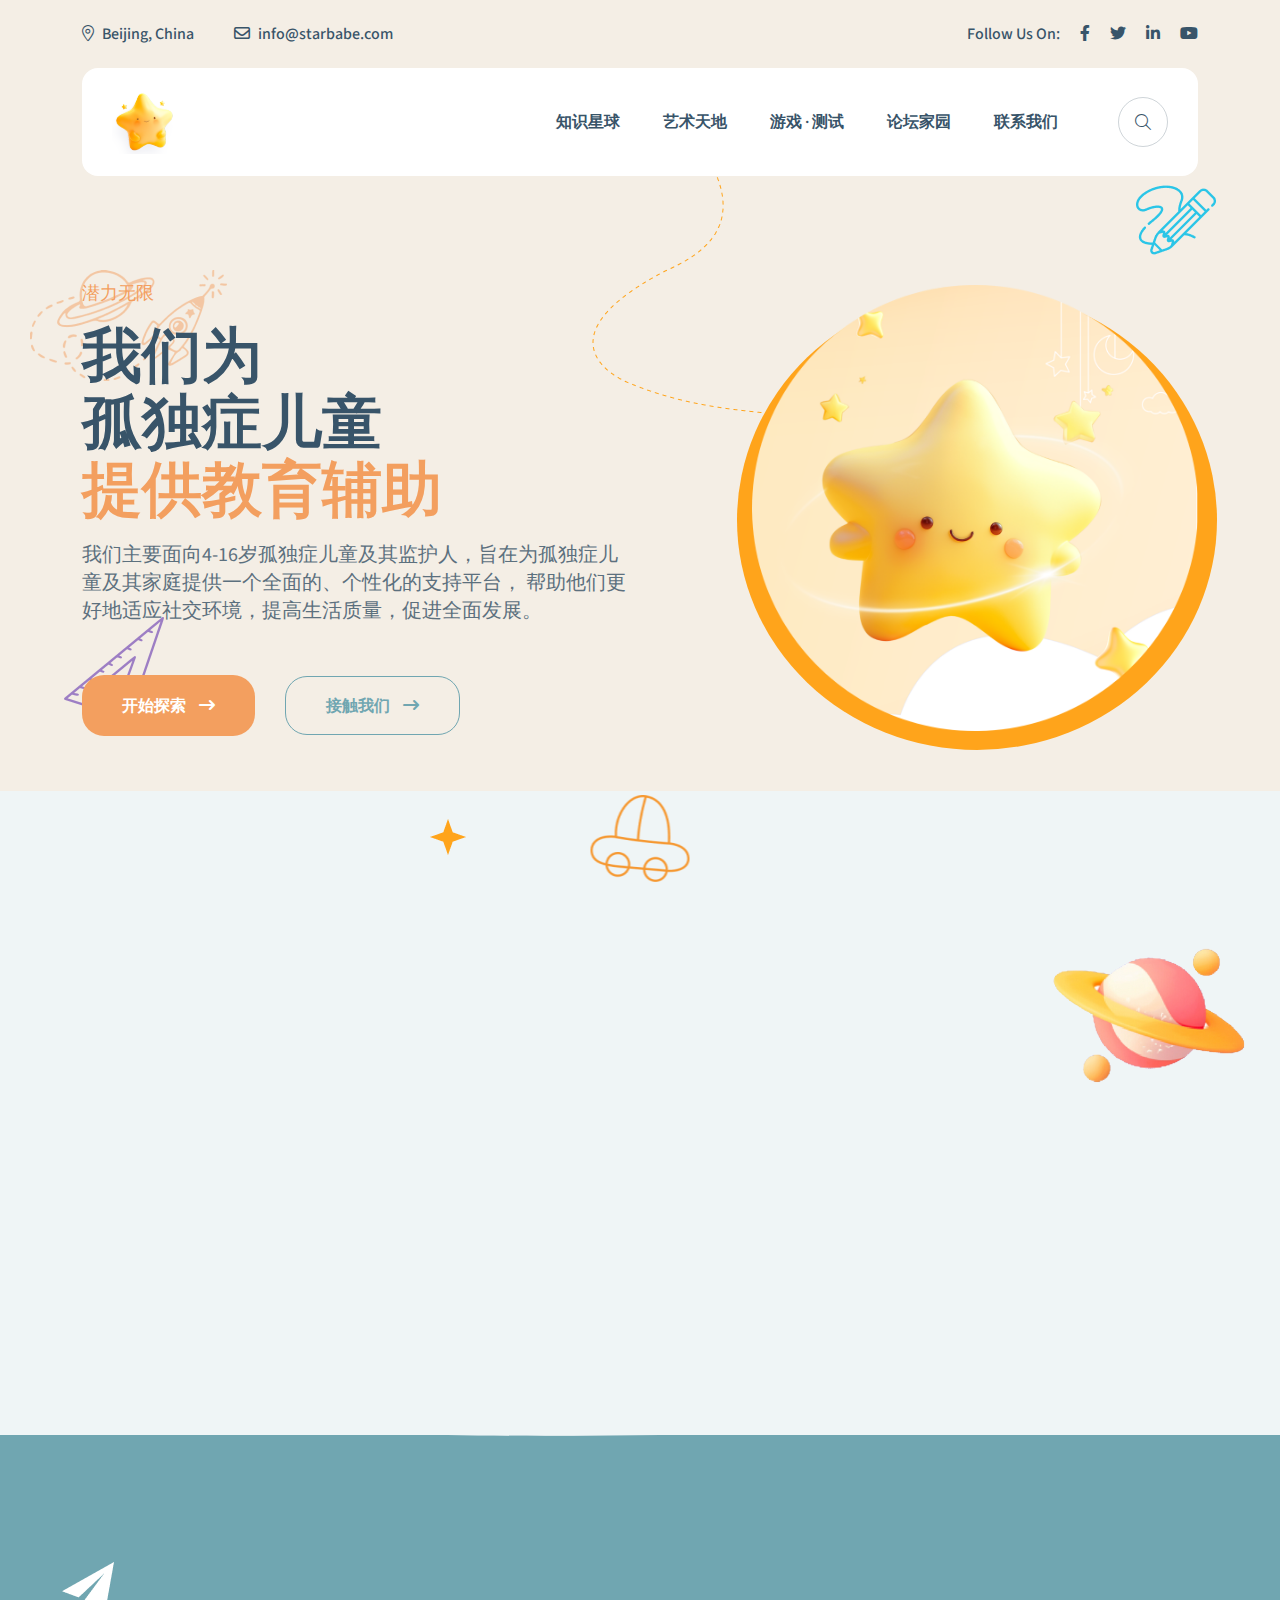
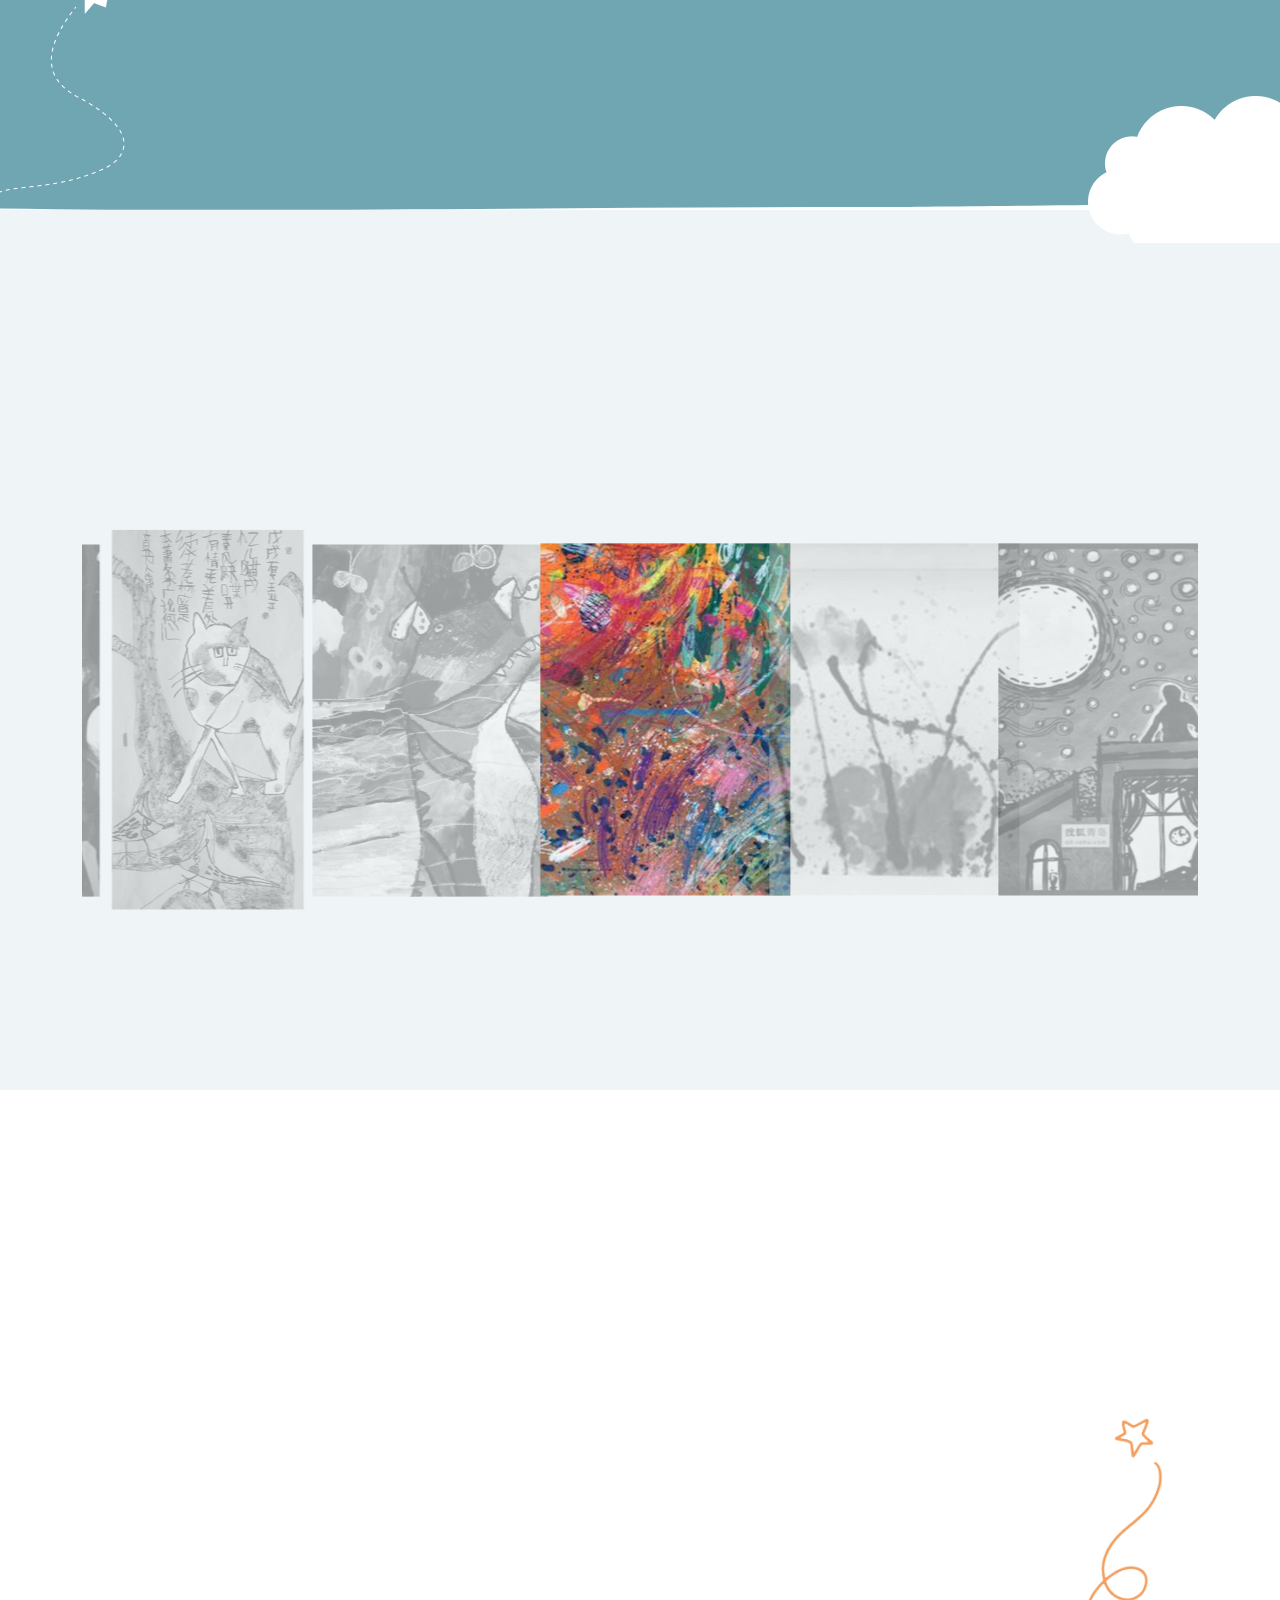
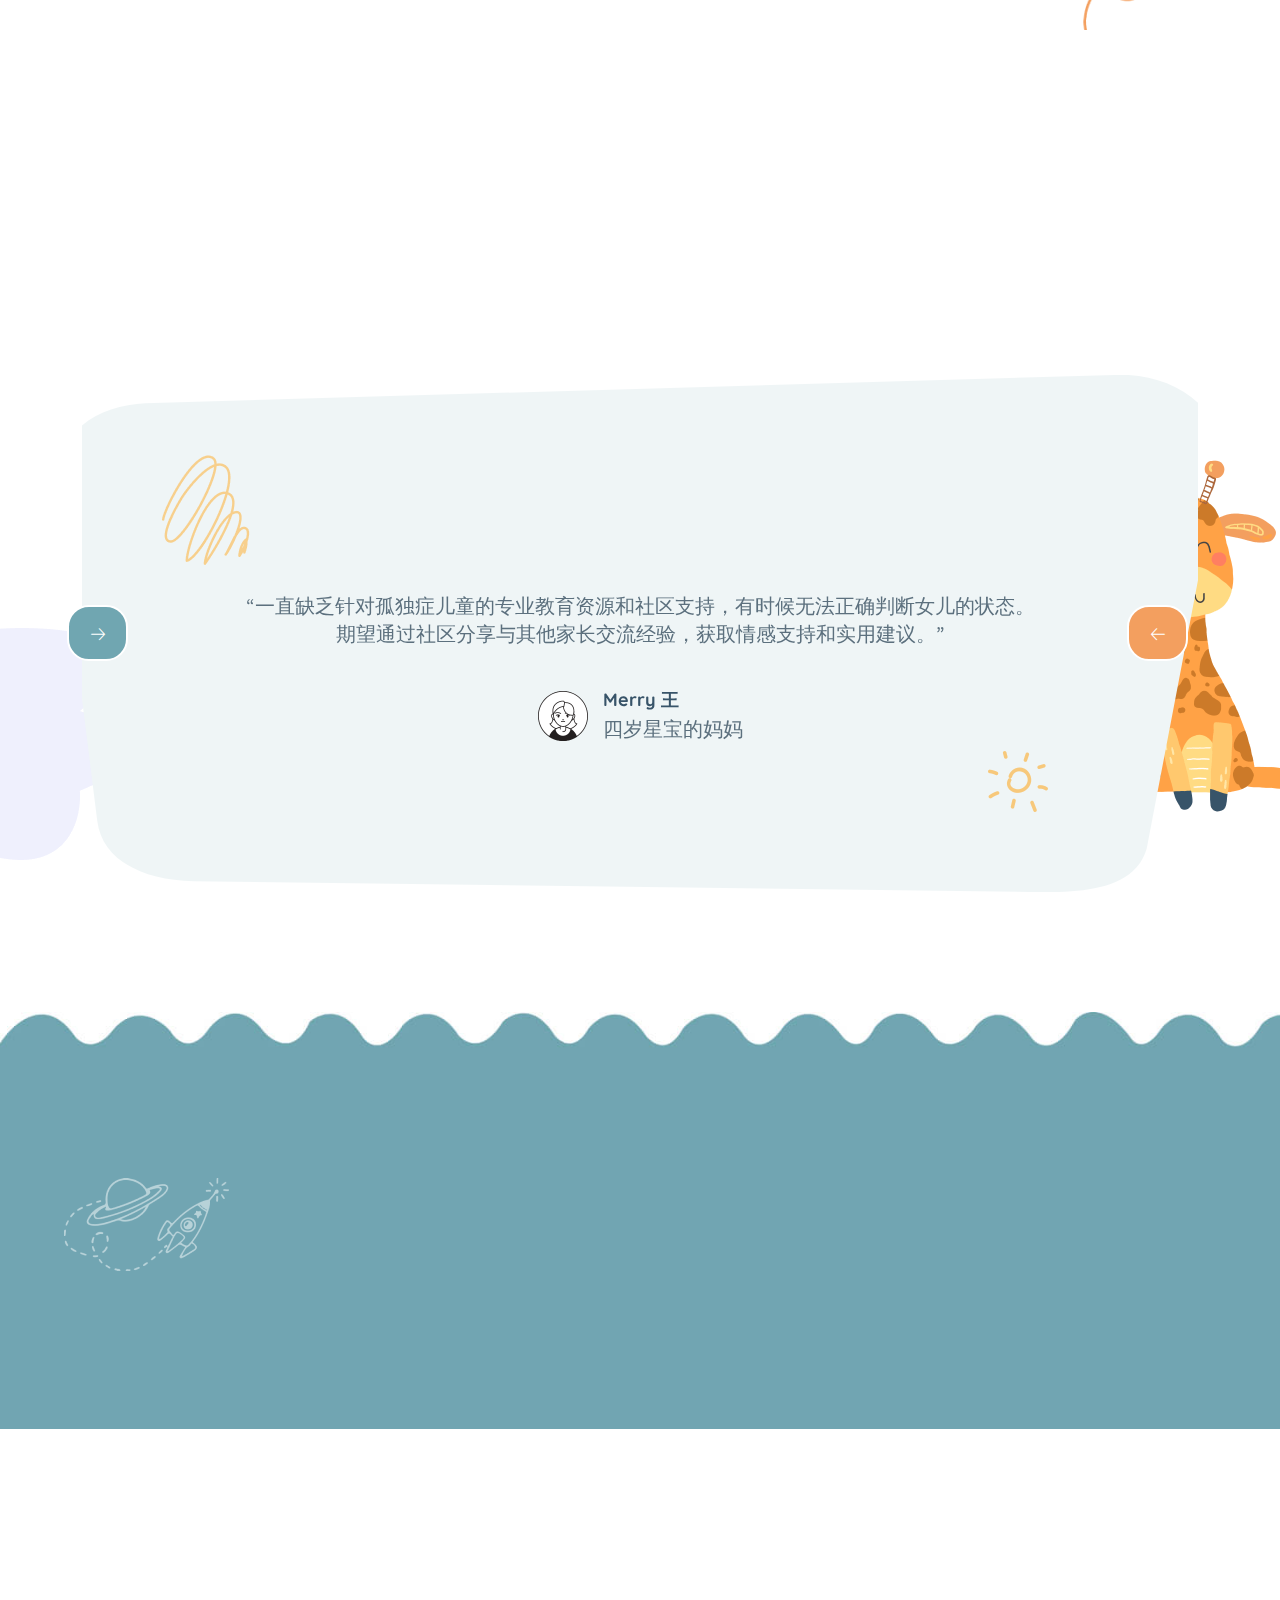
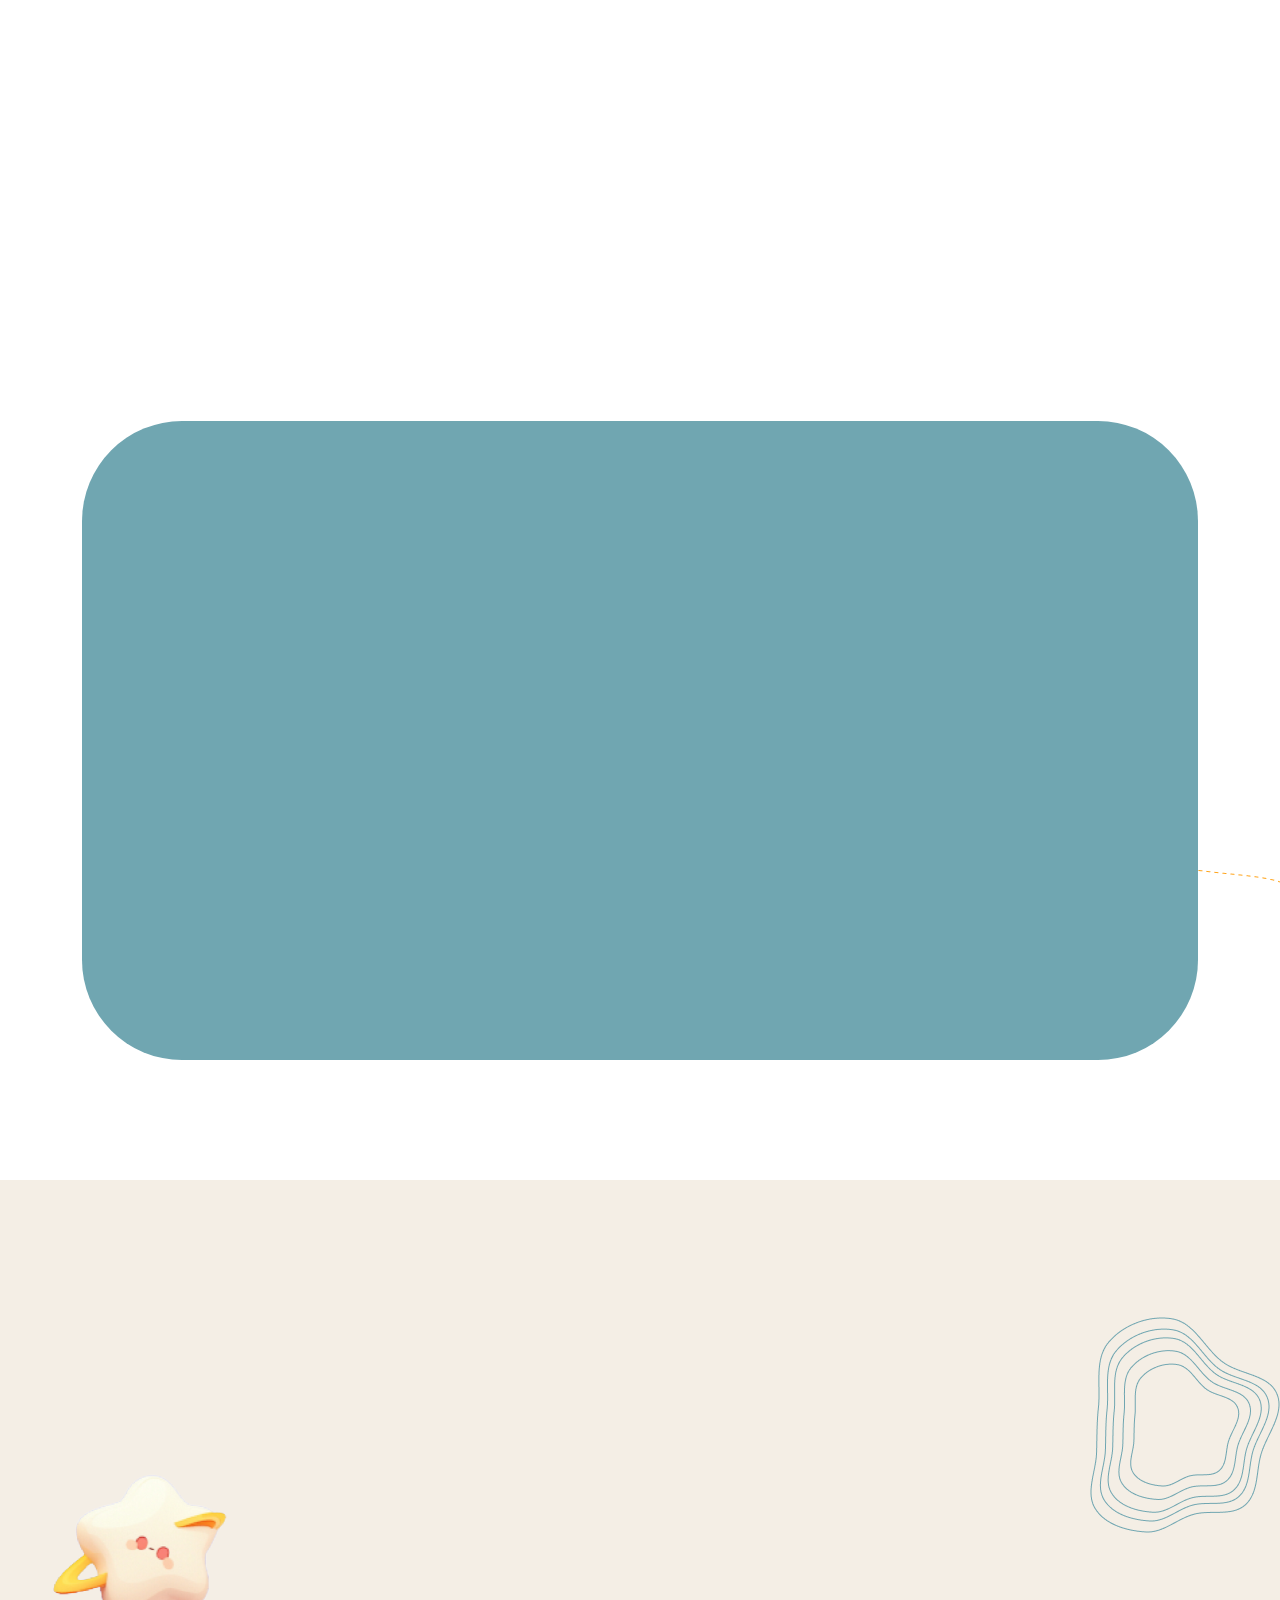
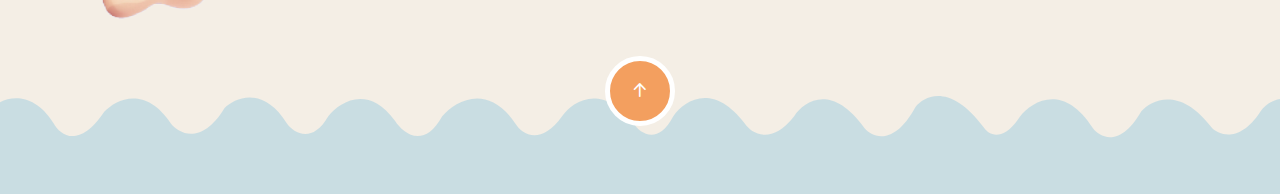
==== StarBabe/index.html @ 1f041151 "Update index.html" ====
<!DOCTYPE html>
<html lang="en">
    <!--<< Header Area >>-->
    <head>
        <!-- Google tag (gtag.js) -->
        <script async src="https://www.googletagmanager.com/gtag/js?id=G-SKQE284X10"></script>
        <script>
          window.dataLayer = window.dataLayer || [];
          function gtag(){dataLayer.push(arguments);}
          gtag('js', new Date());
        
          gtag('config', 'G-SKQE284X10');
        </script>
        <!-- ========== Meta Tags ========== -->
        <meta charset="UTF-8">
        <meta http-equiv="X-UA-Compatible" content="IE=edge">
        <meta name="viewport" content="width=device-width, initial-scale=1">
        <meta name="author" content="gramentheme">
        <meta name="description" content="StarBabe - Empowering children with autism">
        <!-- ======== Page title ============ -->
        <title>StarBabe - Empowering children with autism</title>
        <!--<< Favcion >>-->
        <link rel="shortcut icon" href="assets/img/star.png">
        <!--<< Bootstrap min.css >>-->
        <link rel="stylesheet" href="assets/css/bootstrap.min.css">
        <!--<< All Min Css >>-->
        <link rel="stylesheet" href="assets/css/all.min.css">
        <!--<< Animate.css >>-->
        <link rel="stylesheet" href="assets/css/animate.css">
        <!--<< Magnific Popup.css >>-->
        <link rel="stylesheet" href="assets/css/magnific-popup.css">
        <!--<< MeanMenu.css >>-->
        <link rel="stylesheet" href="assets/css/meanmenu.css">
        <!--<< Swiper Bundle.css >>-->
        <link rel="stylesheet" href="assets/css/swiper-bundle.min.css">
        <!--<< Nice Select.css >>-->
        <link rel="stylesheet" href="assets/css/nice-select.css">
        <!--<< Main.css >>-->
        <link rel="stylesheet" href="assets/css/main.css">
        <meta charset="utf-8" />
        <script src="echarts.min.js"></script>
    </head>
    <body>

        <!-- Preloader Start -->
        <div id="preloader" class="preloader">
            <div class="animation-preloader">
                <div class="spinner">
                </div>
                <div class="txt-loading">
                  <span data-text-preloader="S" class="letters-loading">
                      S
                  </span>
                  <span data-text-preloader="t" class="letters-loading">
                      t
                  </span>
                  <span data-text-preloader="a" class="letters-loading">
                      a
                  </span>
                  <span data-text-preloader="r" class="letters-loading">
                      r
                  </span>
                  <span data-text-preloader="B" class="letters-loading">
                      B
                  </span>
                  <span data-text-preloader="a" class="letters-loading">
                      a
                  </span>
                  <span data-text-preloader="b" class="letters-loading">
                      b
                  </span>
                  <span data-text-preloader="e" class="letters-loading">
                      e
                  </span>
                </div>
                <p class="text-center">Loading</p>
            </div>
            <div class="loader">
                <div class="row">
                    <div class="col-3 loader-section section-left">
                        <div class="bg"></div>
                    </div>
                    <div class="col-3 loader-section section-left">
                        <div class="bg"></div>
                    </div>
                    <div class="col-3 loader-section section-right">
                        <div class="bg"></div>
                    </div>
                    <div class="col-3 loader-section section-right">
                        <div class="bg"></div>
                    </div>
                </div>
            </div>
        </div>

        <!-- Offcanvas Area Start -->
        <div class="fix-area">
            <div class="offcanvas__info">
                <div class="offcanvas__wrapper">
                    <div class="offcanvas__content">
                        <div class="offcanvas__top mb-5 d-flex justify-content-between align-items-center">
                            <div class="offcanvas__logo">
                                <a href="index.html">
                                    <h3 class="wow fadeInUp">星宝 StarBabe</h3>
                                </a>
                            </div>
                            <div class="offcanvas__close">
                                <button>
                                <i class="fas fa-times"></i>
                                </button>
                            </div>
                        </div>
                        <p class="text d-none d-xl-block">
                            Nullam dignissim, ante scelerisque the  is euismod fermentum odio sem semper the is erat, a feugiat leo urna eget eros. Duis Aenean a imperdiet risus.
                        </p>
                        <div class="mobile-menu fix mb-3"></div>
                        <div class="offcanvas__contact">
                            <h4>Contact Info</h4>
                            <ul>
                                <li class="d-flex align-items-center">
                                    <div class="offcanvas__contact-icon">
                                        <i class="fal fa-map-marker-alt"></i>
                                    </div>
                                    <div class="offcanvas__contact-text">
                                        <a target="_blank" href="#">Beijing, China</a>
                                    </div>
                                </li>
                                <li class="d-flex align-items-center">
                                    <div class="offcanvas__contact-icon mr-15">
                                        <i class="fal fa-envelope"></i>
                                    </div>
                                    <div class="offcanvas__contact-text">
                                        <a href="mailto:info@starbabe.com"><span class="mailto:info@starbabe.com">info@starbabe.com</span></a>
                                    </div>
                                </li>
                                <li class="d-flex align-items-center">
                                    <div class="offcanvas__contact-icon mr-15">
                                        <i class="fal fa-clock"></i>
                                    </div>
                                    <div class="offcanvas__contact-text">
                                        <a target="_blank" href="#">Mod-friday, 09am -05pm</a>
                                    </div>
                                </li>
                                <li class="d-flex align-items-center">
                                    <div class="offcanvas__contact-icon mr-15">
                                        <i class="far fa-phone"></i>
                                    </div>
                                    <div class="offcanvas__contact-text">
                                        <a href="tel:+11011011011">+11011011011</a>
                                    </div>
                                </li>
                            </ul>
                            <div class="header-button mt-4">
                                <a href="contact.html" class="theme-btn text-center">
                                    <span>接触我们<i class="fa-solid fa-arrow-right-long"></i></span>
                                </a>
                            </div>
                            <div class="social-icon d-flex align-items-center">
                                <a href="#"><i class="fab fa-facebook-f"></i></a>
                                <a href="#"><i class="fab fa-twitter"></i></a>
                                <a href="#"><i class="fab fa-youtube"></i></a>
                                <a href="#"><i class="fab fa-linkedin-in"></i></a>
                            </div>
                        </div>
                    </div>
                </div>
            </div>
        </div>
        <div class="offcanvas__overlay"></div>

        <!-- Header Section Start -->
        <header class="header-section">
            <div class="header-top-section">
                <div class="container">
                    <div class="header-top-wrapper">
                        <ul class="contact-list">
                            <li>
                                <i class="fal fa-map-marker-alt"></i>
                                Beijing, China
                            </li>
                            <li>
                                <i class="far fa-envelope"></i>
                                <a href="mailto:info@starbabe.com" class="link">info@starbabe.com</a>
                            </li>
                        </ul>
                        <div class="social-icon d-flex align-items-center">
                            <span>Follow Us On:</span>
                            <a href="#"><i class="fab fa-facebook-f"></i></a>
                            <a href="#"><i class="fab fa-twitter"></i></a>
                            <a href="#"><i class="fa-brands fa-linkedin-in"></i></a>
                            <a href="#"><i class="fa-brands fa-youtube"></i></a>
                        </div>
                    </div>
                </div>
            </div>
            <div id="header-sticky" class="header-2">
                <div class="container">
                    <div class="mega-menu-wrapper">
                        <div class="header-main style-2">
                            <div class="header-left">
                                <div class="logo">
                                    <a href="index.html" class="header-logo">
                                        <img src="assets/img/star.png" alt="logo-img">
                                    </a>
                                </div>
                            </div>
                            <div class="header-right d-flex justify-content-end align-items-center">
                                <div class="mean__menu-wrapper">
                                    <div class="main-menu">
                                        <nav id="mobile-menu">
                                            <ul>
                                                <li>
                                                    <a href="#data-article">知识星球</a>
                                                </li>
                                                <li class="has-dropdown">
                                                    <a href="#works">艺术天地</a>
                                                </li>
                                                <li>
                                                    <a href="#play-test">游戏 · 测试</a>
                                                </li>
                                                <li>
                                                    <a href="#comment">论坛家园</a>
                                                </li>
                                                <li>
                                                    <a href="contact.html">联系我们</a>
                                                </li>
                                            </ul>
                                        </nav>
                                    </div>
                                </div>
                                <a href="#0" class="search-trigger search-icon"><i class="fal fa-search"></i></a>
                                <div class="header-button">
                                    <a href="contact.html" class="theme-btn">
                                        <span>
                                            线上预约
                                            <i class="fa-solid fa-arrow-right-long"></i>
                                        </span>
                                    </a>
                                </div>
                                <div class="header__hamburger d-xl-none my-auto">
                                    <div class="sidebar__toggle">
                                        <i class="fas fa-bars"></i>
                                    </div>
                                </div>
                            </div>
                        </div>
                    </div>
                </div>
            </div>
        </header>

        <!-- Search Area Start -->
        <div class="search-wrap">
            <div class="search-inner">
                <i class="fas fa-times search-close" id="search-close"></i>
                <div class="search-cell">
                    <form method="get">
                        <div class="search-field-holder">
                            <input type="search" class="main-search-input" placeholder="Search...">
                        </div>
                    </form>
                </div>
            </div>
        </div>

        <!-- starbabe Section Start -->
        <section class="hero-section hero-2 fix">
            <div class="circle-shape">
                <img src="assets/img/hero/circle.png" alt="shape-img">
            </div>
            <div class="line-shape">
                <img src="assets/img/hero/line-shape.png" alt="shape-img">
            </div>
            <div class="right-shape">
                <img src="assets/img/hero/right-shape.png" alt="shape-img">
            </div>
            <div class="roket-shape float-bob-y">
                <img src="assets/img/hero/roket.png" alt="shape-img">
            </div>
            <div class="compass-shape">
                <img src="assets/img/hero/compass.png" alt="shape-img">
            </div>
            <div class="bus-shape float-bob-x">
                <img src="assets/img/hero/bus.png" alt="shape-img">
            </div>
            <div class="frame-shape">
                <img src="assets/img/hero/frame.png" alt="shape-img">
            </div>
            <div class="star-shape">
                <img src="assets/img/hero/star-2.png" alt="shape-img">
            </div>
            <div class="pencil-shape">
                <img src="assets/img/hero/pencil.png" alt="">
            </div>
            <div class="container">
                <div class="row g-4 align-items-center">
                    <div class="col-lg-6">
                        <div class="hero-content">
                            <h5 class="wow fadeInUp">潜力无限</h5>
                            <h1 class="wow fadeInUp" data-wow-delay=".3s">
                                我们为 <br> 孤独症儿童 <br><span>提供教育辅助</span>
                            </h1>
                            <p class="wow fadeInUp" data-wow-delay=".5s">
                              我们主要面向4-16岁孤独症儿童及其监护人，旨在为孤独症儿童及其家庭提供一个全面的、个性化的支持平台，
                              帮助他们更好地适应社交环境，提高生活质量，促进全面发展。</p>
                            <div class="hero-button">
                                <a href="index.html" class="theme-btn wow fadeInUp" data-wow-delay=".7s">
                                    开始探索 <i class="fa-solid fa-arrow-right-long"></i>
                                </a>
                                <a href="contact.html" class="theme-btn transparent wow fadeInUp" data-wow-delay=".8s">
                                    接触我们 <i class="fa-solid fa-arrow-right-long"></i>
                                </a>
                            </div>
                        </div>
                    </div>
                    <div class="col-lg-6 wow fadeInUp" data-wow-delay=".4s">
                        <div class="hero-image">
                            <img src="assets/img/hero/02.png" alt="hero-img">
                        </div>
                    </div>
                </div>
            </div>
        </section>

        <!-- 知识星球·资讯 Start -->
        <section class="feature-value-section fix section-padding section-bg-2" id="data-article">
            <div class="shape-1">
                <img src="assets/img/value/shape-1.png" alt="shape-img">
            </div>
            <div class="shape-2 float-bob-x">
                <img src="assets/img/value/shape-2.png" alt="shape-img">
            </div>
            <div class="container">
                <div class="section-title text-center">
                    <h2 class="wow fadeInUp">知识星球</h2>
                </div>
                <div class="row">
                    <div class="col-xl-4 col-lg-6 px-md-l py-1">
                        <div class="feature-value-items">

                          <button type="submit" onclick="window.open('new1.html')">
                            <div class="value-icon-items wow fadeInUp" data-wow-delay=".3s">
                                <div>
                                    <img src="assets/img/星球1.png" alt="img">
                                </div>
                                <div class="content" style='text-align:left'>
                                    <h5>孤独症早期有哪些症状？</h5>
                                    <p>孤独症起病于发育早期、不同程度地影响儿童发展，早期规范诊断是个体化干预和康复的重要基础……<br><br></p>
                                </div>
                            </div>
                          </button>

                          <button type="submit" onclick="window.open('new2.html')">
                            <div class="value-icon-items wow fadeInUp" data-wow-delay=".5s">
                                <div>
                                    <img src="assets/img/星球2.png" alt="img">
                                </div>
                                <div class="content" style='text-align:left'>
                                    <h5>孤独症的误解有哪些？</h5>
                                    <p>关于孤独症，人们有很多想象或误解。但对于这些小星星来说，只有正确认知，才是了解与治愈的第一步……</p>
                                </div>
                            </div>
                          </button>
                        </div>
                    </div>
                    <div class="col-xl-4 col-lg-6 wow fadeInUp" data-wow-delay=".4s">
                        <div class="feature-value-items light">



                          <div id='box2'>
                          <style>
                            #main,
                            html,
                            body {
                              width: 100%;
                            }
                            #main {
                              height: 300px;
                            }
                          </style>
                          <div id="main"></div>
                          <script type="text/javascript">
                            var myChart = echarts.init(document.getElementById('main'));
                            var option = {
                              title: {
                                text: '最初察觉的孩子表现(单位：%)'
                              },
                              tooltip: {},
                              legend: {
                                data: ['最初察觉的孩子表现(单位：%)']
                              },
                              xAxis: {
                                data: ['语言能力弱', '不理人', '不看人', '缺乏肢体语言', '重复刻板行为', '其他']
                              },
                              yAxis: {},
                              series: [
                                {
                                  name: '占比',
                                  type: 'bar',
                                  data: [74.4, 69.8, 51.2, 44.8, 35.5, 12.3],
                                  itemStyle: {
                                    color: '#fde790',
                                    barBorderRadius: 15
                                  }
                                }
                              ]
                            };
                            window.addEventListener('resize', function() {
                              myChart.resize();
                            });
                            myChart.setOption(option);
                            </script>
                            </div>

                        </div>
                    </div>
                    <div class="col-xl-4 col-lg-6">
                        <div class="feature-value-items">

                          <button type="submit" onclick="window.open('new3.html')">
                            <div class="value-icon-items style-2 wow fadeInUp" data-wow-delay=".3s">
                                <div class="content" style='text-align:left'>
                                    <h5>专家们对孤独症有什么认识？</h5>
                                    <p>孤独症关系到万千孩子的健康成长，由此产生了诸多研究。在鉴别与诊断角度，看看专家们怎么说……<br><br></p>
                                </div>
                                <div>
                                    <img src="assets/img/星球3.png" alt="img">
                                </div>
                            </div>
                          </button>

                          <button type="submit" onclick="window.open('new4.html')">
                            <div class="value-icon-items style-2 wow fadeInUp" data-wow-delay=".5s">
                                <div class="content" style='text-align:left'>
                                    <h5>患有孤独症的人，长大后怎么样？​</h5>
                                    <p>“在普通人的视野里，好像孤独症孩子一长大就消失了……因为我们这些青年没有特长，也不够可爱……”</p>
                                </div>
                                <div>
                                    <img src="assets/img/星球4.png" alt="img">
                                </div>
                            </div>
                          </button>

                        </div>
                    </div>
                </div>
            </div>
        </section>

        <!-- 知识星球·数据 Start -->
        <section class="counter-section fix">
            <div class="line-shape">
                <img src="assets/img/counter/line-shape.png" alt="shape-img">
            </div>
            <div class="box-shape float-bob-x">
                <img src="assets/img/counter/box-shape.png" alt="shape-img">
            </div>
            <div class="counter-bg"></div>
            <div class="container">
                <div class="counter-wrapper">
                    <div class="row g-4">
                        <div class="col-xl-3 col-lg-4 col-md-6 wow fadeInUp" data-wow-delay=".2s">
                            <div class="counter-items">
                                <div class="icon">
                                    <img src="assets/img/儿童.png" alt="img">
                                </div>
                                <div class="content">
                                    <h2><span class="count">1000</span>万+</h2>
                                    <p>孤独症患者数量</p>
                                </div>
                            </div>
                        </div>
                        <div class="col-xl-3 col-lg-4 col-md-6 wow fadeInUp" data-wow-delay=".4s">
                            <div class="counter-items">
                                <div class="icon">
                                    <img src="assets/img/占比.png" alt="img">
                                </div>
                                <div class="content">
                                    <h2><span class="count">36.9</span>%</h2>
                                    <p>孤独症儿童占精神残疾患儿</p>
                                </div>
                            </div>
                        </div>
                        <div class="col-xl-3 col-lg-4 col-md-6 wow fadeInUp" data-wow-delay=".6s">
                            <div class="counter-items">
                                <div class="icon">
                                    <img src="assets/img/教师.png" alt="img">
                                </div>
                                <div class="content">
                                    <h2><span class="count">2500</span>+</h2>
                                    <p>平均1个专业教师需要服务患者</p>
                                </div>
                            </div>
                        </div>
                        <div class="col-xl-3 col-lg-4 col-md-6 wow fadeInUp" data-wow-delay=".8s">
                            <div class="counter-items border-none">
                                <div class="icon">
                                    <img src="assets/img/家庭.png" alt="img">
                                </div>
                                <div class="content">
                                    <h2><span class="count">52.4</span>%</h2>
                                    <p>有一人放弃工作专门照看的家庭占比</p>
                                </div>
                            </div>
                        </div>
                    </div>
                </div>
            </div>
        </section>

        <!-- 艺术天地 Start -->
        <div class="brand-section fix section-padding section-bg-2" id="works">
            <div class="container">
              <div class="section-title text-center">
                <h2 class="wow fadeInUp"><img src="assets/img/value/shape-1.png" height="120px" alt="shape-img">艺术天地</h2>
              </div>
              <div class="brand-wrapper">
                    <div class="swiper brand-slider">
                        <div class="swiper-wrapper">
                            <div class="swiper-slide">
                                <div class="brand-image">
                                    <img src="assets/img/works/1.png" alt="brand-img">
                                </div>
                            </div>
                            <div class="swiper-slide">
                                <div class="brand-image">
                                    <img src="assets/img/works/2.png" alt="brand-img">
                                </div>
                            </div>
                            <div class="swiper-slide">
                                <div class="brand-image">
                                    <img src="assets/img/works/3.png" alt="brand-img">
                                </div>
                            </div>
                            <div class="swiper-slide">
                                <div class="brand-image">
                                    <img src="assets/img/works/4.png" alt="brand-img">
                                </div>
                            </div>
                            <div class="swiper-slide">
                                <div class="brand-image">
                                    <img src="assets/img/works/5.png" alt="brand-img">
                                </div>
                            </div>
                            <div class="swiper-slide">
                                <div class="brand-image">
                                    <img src="assets/img/works/6.png" alt="brand-img">
                                </div>
                            </div>
                            <div class="swiper-slide">
                                <div class="brand-image">
                                    <img src="assets/img/works/7.png" alt="brand-img">
                                </div>
                            </div>
                            <div class="swiper-slide">
                                <div class="brand-image">
                                    <img src="assets/img/works/8.png" alt="brand-img">
                                </div>
                            </div>
                            <div class="swiper-slide">
                                <div class="brand-image">
                                    <img src="assets/img/works/9.png" alt="brand-img">
                                </div>
                            </div>
                            <div class="swiper-slide">
                                <div class="brand-image">
                                    <img src="assets/img/works/10.png" alt="brand-img">
                                </div>
                            </div>
                        </div>
                    </div>
                </div>
            </div>
        </div>

        <!-- 游戏·测试 Start -->
        <section class="program-section-2 section-padding fix" id="play-test">
            <div class="line-1">
                <img src="assets/img/line-1.png" alt="shape-img">
            </div>
            <div class="container">
              <div class="section-title text-center">
                  <h2 class="wow fadeInUp">游戏 · 测试</h2>
              </div>
                <div class="row">
                    <div class="col-xl-3 col-lg-4 col-md-6 wow fadeInUp" data-wow-delay=".2s">
                        <div class="program-box-items-2">
                            <div class="program-bg"></div>
                            <div class="icon">
                                <img src="assets/img/icon/01.svg" alt="icon-img">
                            </div>
                            <div class="content text-center">
                                <h4>
                                    <a href="404.html">课程训练</a>
                                </h4>
                                <span>practice</span>
                                <p>
                                  通过搭建不同的场景、对话，帮助孩⼦克服社交互动障碍、学会基础的沟通。
                                </p>
                                <a href="404.html" class="arrow-icon">
                                    <i class="fa-solid fa-arrow-right-long"></i>
                                </a>
                            </div>
                        </div>
                    </div>
                    <div class="col-xl-3 col-lg-4 col-md-6 wow fadeInUp" data-wow-delay=".4s">
                        <div class="program-box-items-2">
                            <div class="program-bg bg-2"></div>
                            <div class="icon">
                                <img src="assets/img/icon/02.svg" alt="icon-img">
                            </div>
                            <div class="content text-center">
                                <h4>
                                    <a href="404.html">静谧天地</a>
                                </h4>
                                <span>no-noise</span>
                                <p>
                                  通过⽩噪⾳环境构建静谧的小天地，帮助孩子平复情绪。
                                </p>
                                <a href="404.html" class="arrow-icon color-2">
                                    <i class="fa-solid fa-arrow-right-long"></i>
                                </a>
                            </div>
                        </div>
                    </div>
                    <div class="col-xl-3 col-lg-4 col-md-6 wow fadeInUp" data-wow-delay=".6s">
                        <div class="program-box-items-2">
                            <div class="program-bg bg-3"></div>
                            <div class="icon">
                                <img src="assets/img/icon/03.svg" alt="icon-img">
                            </div>
                            <div class="content text-center">
                                <h4>
                                    <a href="404.html">游戏空间</a>
                                </h4>
                                <span>games</span>
                                <p>
                                  通过趣味游戏锻炼孩⼦如⾳乐、绘画、数学等⽅⾯的能⼒，激发兴趣与潜能。
                                </p>
                                <a href="404.html" class="arrow-icon color-3">
                                    <i class="fa-solid fa-arrow-right-long"></i>
                                </a>
                            </div>
                        </div>
                    </div>
                    <div class="col-xl-3 col-lg-4 col-md-6 wow fadeInUp" data-wow-delay=".8s">
                        <div class="program-box-items-2">
                            <div class="program-bg bg-4"></div>
                            <div class="icon">
                                <img src="assets/img/icon/04.svg" alt="icon-img">
                            </div>
                            <div class="content text-center">
                                <h4>
                                    <a href="ABCtest.html">行为测试</a>
                                </h4>
                                <span>ABCtest</span>
                                <p>
                                  由克鲁格等人编制，1989年被杨晓玲教授引进并修订，用于孤独症儿童的筛查。
                                </p>
                                <a href="ABCtest.html" class="arrow-icon color-4">
                                    <i class="fa-solid fa-arrow-right-long"></i>
                                </a>
                            </div>
                        </div>
                    </div>
                </div>
            </div>
        </section>

        <!-- 论坛家园 Start -->
        <section class="testimonial-section-2 fix section-padding" id="comment">
            <div class="zebra-shape float-bob-y">
                <img src="assets/img/about/zebra.png" alt="shape-img">
            </div>
            <div class="left-shape">
                <img src="assets/img/testi-l-shape.png" alt="shape-img">
            </div>
            <div class="container">
                <div class="testimonial-wrapper section-padding">
                    <div class="shape-1">
                        <img src="assets/img/client/shape-1.png" alt="shape-img">
                    </div>
                    <div class="shape-2">
                        <img src="assets/img/client/shape-2.png" alt="shape-img">
                    </div>
                    <div class="testimonial-bg"></div>
                    <div class="section-title text-center">
                        <h2 class="wow fadeInUp">论坛家园</h2>
                    </div>
                    <div class="swiper testimonial-slider-2">
                        <div class="swiper-wrapper">
                            <div class="swiper-slide">
                                <div class="testimonial-box-items">
                                    <p>
                                      “一直缺乏针对孤独症儿童的专业教育资源和社区支持，有时候无法正确判断女儿的状态。
                                      期望通过社区分享与其他家长交流经验，获取情感支持和实用建议。”
                                    </p>
                                    <div class="client-info">
                                        <img src="assets/img/client/1.png" alt="img">
                                        <div class="content">
                                            <h5>Merry 王</h5>
                                            <p>四岁星宝的妈妈</p>
                                        </div>
                                    </div>
                                </div>
                            </div>
                            <div class="swiper-slide">
                                <div class="testimonial-box-items">
                                    <p>
                                      “每个孩子都有自己的价值和意义，每个孩子都是特殊的，家长不能用自己的标准去定义Ta、要求Ta、框住Ta。
                                      每个自闭症孩子都有自己‘行’的地方，要引导而非限制，要让孩子在自己‘行’的地方得到充分发挥。”
                                    </p>
                                    <div class="client-info">
                                        <img src="assets/img/client/2.png" alt="img">
                                        <div class="content">
                                            <h5>Ronald 陈</h5>
                                            <p>8岁星宝的爸爸</p>
                                        </div>
                                    </div>
                                </div>
                            </div>
                            <div class="swiper-slide">
                                <div class="testimonial-box-items">
                                    <p>
                                      “陪伴孩子成长，不只是孩子在成长，对我也是一种修炼。希望孩子能更好地融入社会，找到属于自己人生的意义。”
                                    </p>
                                    <div class="client-info">
                                        <img src="assets/img/client/3.png" alt="img">
                                        <div class="content">
                                            <h5>Jane 李</h5>
                                            <p>12岁星宝的妈妈</p>
                                        </div>
                                    </div>
                                </div>
                            </div>
                        </div>
                    </div>
                    <div class="array-button">
                        <button class="array-next"><i class="fal fa-arrow-left"></i></button>
                        <button class="array-prev"><i class="fal fa-arrow-right"></i></button>
                    </div>
                </div>
            </div>
        </section>

        <!-- 最新动态 Start -->
        <section class="news-section-2 fix section-padding" id="news">
            <div class="shape-1 float-bob-y">
                <img src="assets/img/shape-1.png" alt="shape-img">
            </div>
            <div class="container">
              <div class="section-title text-center">
                  <h2 class="wow fadeInUp">最新动态</h2>
              </div>
                <div class="row">
                    <div class="col-xl-4 col-lg-6 col-md-6 wow fadeInUp" data-wow-delay=".3s">
                        <div class="news-card-items">
                            <div class="news-image">
                                <img src="assets/img/news1.png" alt="img">
                                <div class="news-layer-wrapper">
                                    <div class="news-layer-image" style="background-image: url('assets/img/news1.png');"></div>
                                    <div class="news-layer-image" style="background-image: url('assets/img/news1.png');"></div>
                                    <div class="news-layer-image" style="background-image: url('assets/img/news1.png');"></div>
                                    <div class="news-layer-image" style="background-image: url('assets/img/news1.png');"></div>
                                </div>
                            </div>
                            <div class="news-content">
                                <ul>
                                    <li>
                                        <i class="fas fa-calendar-alt"></i>
                                        2024/6/16
                                    </li>
                                    <li>
                                        <i class="far fa-user"></i>
                                        By StarBabe
                                    </li>
                                </ul>
                                <h3>
                                    <a href="404.html">
                                        星宝拟引入讯飞星火智能语音交互 <br>
                                        探索AI赋能
                                    </a>
                                </h3>
                                <a href="404.html" class="theme-btn-2 mt-3">更多 <i class="fas fa-long-arrow-right"></i></a>
                            </div>
                        </div>
                    </div>
                    <div class="col-xl-4 col-lg-6 col-md-6 wow fadeInUp" data-wow-delay=".5s">
                        <div class="news-card-items">
                            <div class="news-image">
                                <img src="assets/img/news2.png" alt="img">
                                <div class="news-layer-wrapper">
                                    <div class="news-layer-image" style="background-image: url('assets/img/news2.png');"></div>
                                    <div class="news-layer-image" style="background-image: url('assets/img/news2.png');"></div>
                                    <div class="news-layer-image" style="background-image: url('assets/img/news2.png');"></div>
                                    <div class="news-layer-image" style="background-image: url('assets/img/news2.png');"></div>
                                </div>
                            </div>
                            <div class="news-content">
                                <ul>
                                  <li>
                                      <i class="fas fa-calendar-alt"></i>
                                      2024/5/30
                                  </li>
                                  <li>
                                      <i class="far fa-user"></i>
                                      By StarBabe
                                  </li>
                                </ul>
                                <h3>
                                    <a href="404.html">
                                        第三届星星艺术家创作大赛 <br>
                                        作品征集
                                    </a>
                                </h3>
                                <a href="404.html" class="theme-btn-2 mt-3">更多 <i class="fas fa-long-arrow-right"></i></a>
                            </div>
                        </div>
                    </div>
                    <div class="col-xl-4 col-lg-6 col-md-6 wow fadeInUp" data-wow-delay=".7s">
                        <div class="news-card-items">
                            <div class="news-image">
                                <img src="assets/img/news3.png" alt="img">
                                <div class="news-layer-wrapper">
                                    <div class="news-layer-image" style="background-image: url('assets/img/news3.png');"></div>
                                    <div class="news-layer-image" style="background-image: url('assets/img/news3.png');"></div>
                                    <div class="news-layer-image" style="background-image: url('assets/img/news3.png');"></div>
                                    <div class="news-layer-image" style="background-image: url('assets/img/news3.png');"></div>
                                </div>
                            </div>
                            <div class="news-content">
                                <ul>
                                  <li>
                                      <i class="fas fa-calendar-alt"></i>
                                      2024/5/20
                                  </li>
                                  <li>
                                      <i class="far fa-user"></i>
                                      By StarBabe
                                  </li>
                                </ul>
                                <h3>
                                    <a href="404.html">
                                        星宝推出AI机器人形象 <br>
                                        IP + AI
                                    </a>
                                </h3>
                                <a href="404.html" class="theme-btn-2 mt-3">更多 <i class="fas fa-long-arrow-right"></i></a>
                            </div>
                        </div>
                    </div>
                </div>
            </div>
        </section>

        <!-- 联系我们 Start -->
        <section class="contact-section section-padding">
            <div class="line-1">
                <img src="assets/img/line-1.png" alt="shape-img">
            </div>
            <div class="line-2">
                <img src="assets/img/line-2.png" alt="shape-img">
            </div>
            <div class="container">
                <div class="contact-wrapper">
                    <div class="row">
                        <div class="col-lg-6">
                            <div class="contact-content">
                              <div class="section-title text-center">
                                  <h2 class="wow fadeInUp">联系我们</h2>
                              </div>
                                <form action="#" id="contact-form" method="POST" class="contact-form-items">
                                    <div class="row g-4">
                                        <div class="col-lg-6 wow fadeInUp" data-wow-delay=".3s">
                                            <div class="form-clt">
                                                <span>您的姓名*</span>
                                                <input type="text" name="name" id="name" placeholder="如：张三">
                                            </div>
                                        </div>
                                        <div class="col-lg-6 wow fadeInUp" data-wow-delay=".5s">
                                            <div class="form-clt">
                                                <span>您的邮箱*</span>
                                                <input type="text" name="email" id="email" placeholder="如：example.qq.com">
                                            </div>
                                        </div>
                                        <div class="col-lg-12 wow fadeInUp" data-wow-delay=".7s">
                                            <div class="form-clt">
                                                <span>信息*</span>
                                                <textarea name="message" id="message" placeholder="请填写您的想法"></textarea>
                                            </div>
                                        </div>
                                        <div class="col-lg-7 wow fadeInUp" data-wow-delay=".9s">
                                            <button type="submit" class="theme-btn bg-white">
                                                发送申请 <i class="fa-solid fa-arrow-right-long"></i>
                                            </button>
                                        </div>
                                    </div>
                                </form>
                            </div>
                        </div>
                        <div class="col-lg-6">
                            <div class="contact-image wow fadeInUp" data-wow-delay=".4s">
                                <img src="assets/img/contact.png" alt="contact-img">
                                <div class="cricle-shape">
                                    <img src="assets/img/circle-2.png" alt="shape-img">
                                </div>
                            </div>
                        </div>
                    </div>
                </div>
            </div>
        </section>

        <!--<< Footer Section Start >>-->
        <footer class="footer-section section-bg">
            <div class="frame-shape style-2">
                <img src="assets/img/frame-2.png" alt="shape-img">
            </div>
            <div class="frame-shape-3 float-bob-y">
                <img src="assets/img/frame-3.png" alt="shape-img">
            </div>
            <div class="footer-widgets-wrapper">
                <div class="container">
                    <div class="row">
                        <div class="col-xl-3 col-lg-4 col-md-6 wow fadeInUp" data-wow-delay=".3s">
                            <div class="single-footer-widget">
                                <div class="widget-head">
                                    <a href="index.html">
                                        <img src="assets/img/star.png" alt="logo-img">
                                        <h3>StarBabe</h3>
                                    </a>

                                </div>
                                <div class="footer-content">
                                    <p>
                                        星宝 StarBabe <br> 致力于探索 <br> AI赋能关怀教育
                                    </p>
                                    <div class="social-icon d-flex align-items-center">
                                        <a href="#"><i class="fab fa-facebook-f"></i></a>
                                        <a href="#"><i class="fab fa-twitter"></i></a>
                                        <a href="#"><i class="fa-brands fa-linkedin-in"></i></a>
                                        <a href="#"><i class="fa-brands fa-youtube"></i></a>
                                    </div>
                                </div>
                            </div>
                        </div>
                        <div class="col-xl-2 col-lg-4 col-md-6 ps-lg-5 wow fadeInUp" data-wow-delay=".5s">
                            <div class="single-footer-widget">
                                <div class="widget-head">
                                    <h3>探</h3>
                                </div>
                                <ul class="list-area">
                                    <li>
                                        <a href="#data-article">
                                            <i class="fa-solid fa-chevron-right"></i>
                                            知识星球
                                        </a>
                                    </li>
                                    <li>
                                        <a href="#works">
                                            <i class="fa-solid fa-chevron-right"></i>
                                            艺术天地
                                        </a>
                                    </li>
                                    <li>
                                        <a href="#play-test">
                                            <i class="fa-solid fa-chevron-right"></i>
                                            游戏 · 测试
                                        </a>
                                    </li>
                                </ul>
                            </div>
                        </div>
                        <div class="col-xl-3 col-lg-4 col-md-6 ps-lg-5 wow fadeInUp" data-wow-delay=".5s">
                            <div class="single-footer-widget style-margin">
                                <div class="widget-head">
                                    <h3>索</h3>
                                </div>
                                <ul class="list-area">
                                  <li>
                                      <a href="#comment">
                                          <i class="fa-solid fa-chevron-right"></i>
                                          论坛家园
                                      </a>
                                  </li>
                                  <li>
                                      <a href="#news">
                                          <i class="fa-solid fa-chevron-right"></i>
                                          最新动态
                                      </a>
                                  </li>
                                  <li>
                                      <a href="contact.html">
                                          <i class="fa-solid fa-chevron-right"></i>
                                          联系我们
                                      </a>
                                  </li>
                                </ul>
                            </div>
                        </div>
                        <div class="col-xl-4 col-lg-4 col-md-6 wow fadeInUp" data-wow-delay=".7s">
                            <div class="single-footer-widget style-margin">
                                <div class="widget-head">
                                    <h3>记录</h3>
                                </div>
                                <div class="footer-gallery">
                                    <div class="gallery-wrap">
                                        <div class="gallery-item">
                                            <div class="thumb">
                                                <a href="assets/img/footer/gallery-1.jpg" class="img-popup">
                                                    <img src="assets/img/footer/gallery-1.jpg" alt="gallery-img">
                                                    <div class="icon">
                                                        <i class="far fa-plus"></i>
                                                    </div>
                                                </a>
                                            </div>
                                            <div class="thumb">
                                                <a href="assets/img/footer/gallery-2.jpg" class="img-popup">
                                                    <img src="assets/img/footer/gallery-2.jpg" alt="gallery-img">
                                                    <div class="icon">
                                                        <i class="far fa-plus"></i>
                                                    </div>
                                                </a>
                                            </div>
                                            <div class="thumb">
                                                <a href="assets/img/footer/gallery-3.jpg" class="img-popup">
                                                    <img src="assets/img/footer/gallery-3.jpg" alt="gallery-img">
                                                    <div class="icon">
                                                        <i class="far fa-plus"></i>
                                                    </div>
                                                </a>
                                            </div>
                                        </div>
                                        <div class="gallery-item">
                                            <div class="thumb">
                                                <a href="assets/img/footer/gallery-4.jpg" class="img-popup">
                                                    <img src="assets/img/footer/gallery-4.jpg" alt="gallery-img">
                                                    <div class="icon">
                                                        <i class="far fa-plus"></i>
                                                    </div>
                                                </a>
                                            </div>
                                            <div class="thumb">
                                                <a href="assets/img/footer/gallery-5.jpg" class="img-popup">
                                                    <img src="assets/img/footer/gallery-5.jpg" alt="gallery-img">
                                                    <div class="icon">
                                                        <i class="far fa-plus"></i>
                                                    </div>
                                                </a>
                                            </div>
                                            <div class="thumb">
                                                <a href="assets/img/footer/gallery-6.jpg" class="img-popup">
                                                    <img src="assets/img/footer/gallery-6.jpg" alt="gallery-img">
                                                    <div class="icon">
                                                        <i class="far fa-plus"></i>
                                                    </div>
                                                </a>
                                            </div>
                                        </div>
                                    </div>
                                </div>
                            </div>
                        </div>
                    </div>
                </div>
            </div>
            <div class="footer-bottom">
                <div class="f-bottom-shape"></div>
                <div class="container">
                    <div class="footer-wrapper d-flex align-items-center justify-content-between">
                        <p class="wow fadeInLeft color-2" data-wow-delay=".3s">
                            © All Copyright 2024 by <a href="Http://www.bootstrapmb.com">bootstrapMB</a>
                        </p>
                        <ul class="footer-menu wow fadeInRight" data-wow-delay=".5s">
                            <li>
                                <a href="contact.html">
                                    Terms & Condition
                                </a>
                            </li>
                            <li>
                                <a href="contact.html">
                                    Privacy Policy
                                </a>
                            </li>
                        </ul>
                    </div>
                </div>
                <a href="#" id="scrollUp" class="scroll-icon">
                    <i class="far fa-arrow-up"></i>
                </a>
            </div>
        </footer>

        <!--<< All JS Plugins >>-->
        <script src="assets/js/jquery-3.7.1.min.js"></script>
        <!--<< Viewport Js >>-->
        <script src="assets/js/viewport.jquery.js"></script>
        <!--<< Bootstrap Js >>-->
        <script src="assets/js/bootstrap.bundle.min.js"></script>
        <!--<< Nice Select Js >>-->
        <script src="assets/js/jquery.nice-select.min.js"></script>
        <!--<< Waypoints Js >>-->
        <script src="assets/js/jquery.waypoints.js"></script>
        <!--<< Counterup Js >>-->
        <script src="assets/js/jquery.counterup.min.js"></script>
        <!--<< Swiper Slider Js >>-->
        <script src="assets/js/swiper-bundle.min.js"></script>
        <!--<< MeanMenu Js >>-->
        <script src="assets/js/jquery.meanmenu.min.js"></script>
        <!--<< Magnific Popup Js >>-->
        <script src="assets/js/jquery.magnific-popup.min.js"></script>
        <!--<< Wow Animation Js >>-->
        <script src="assets/js/wow.min.js"></script>
        <!--<< Main.js >>-->
        <script src="assets/js/main.js"></script>
    </body>
</html>
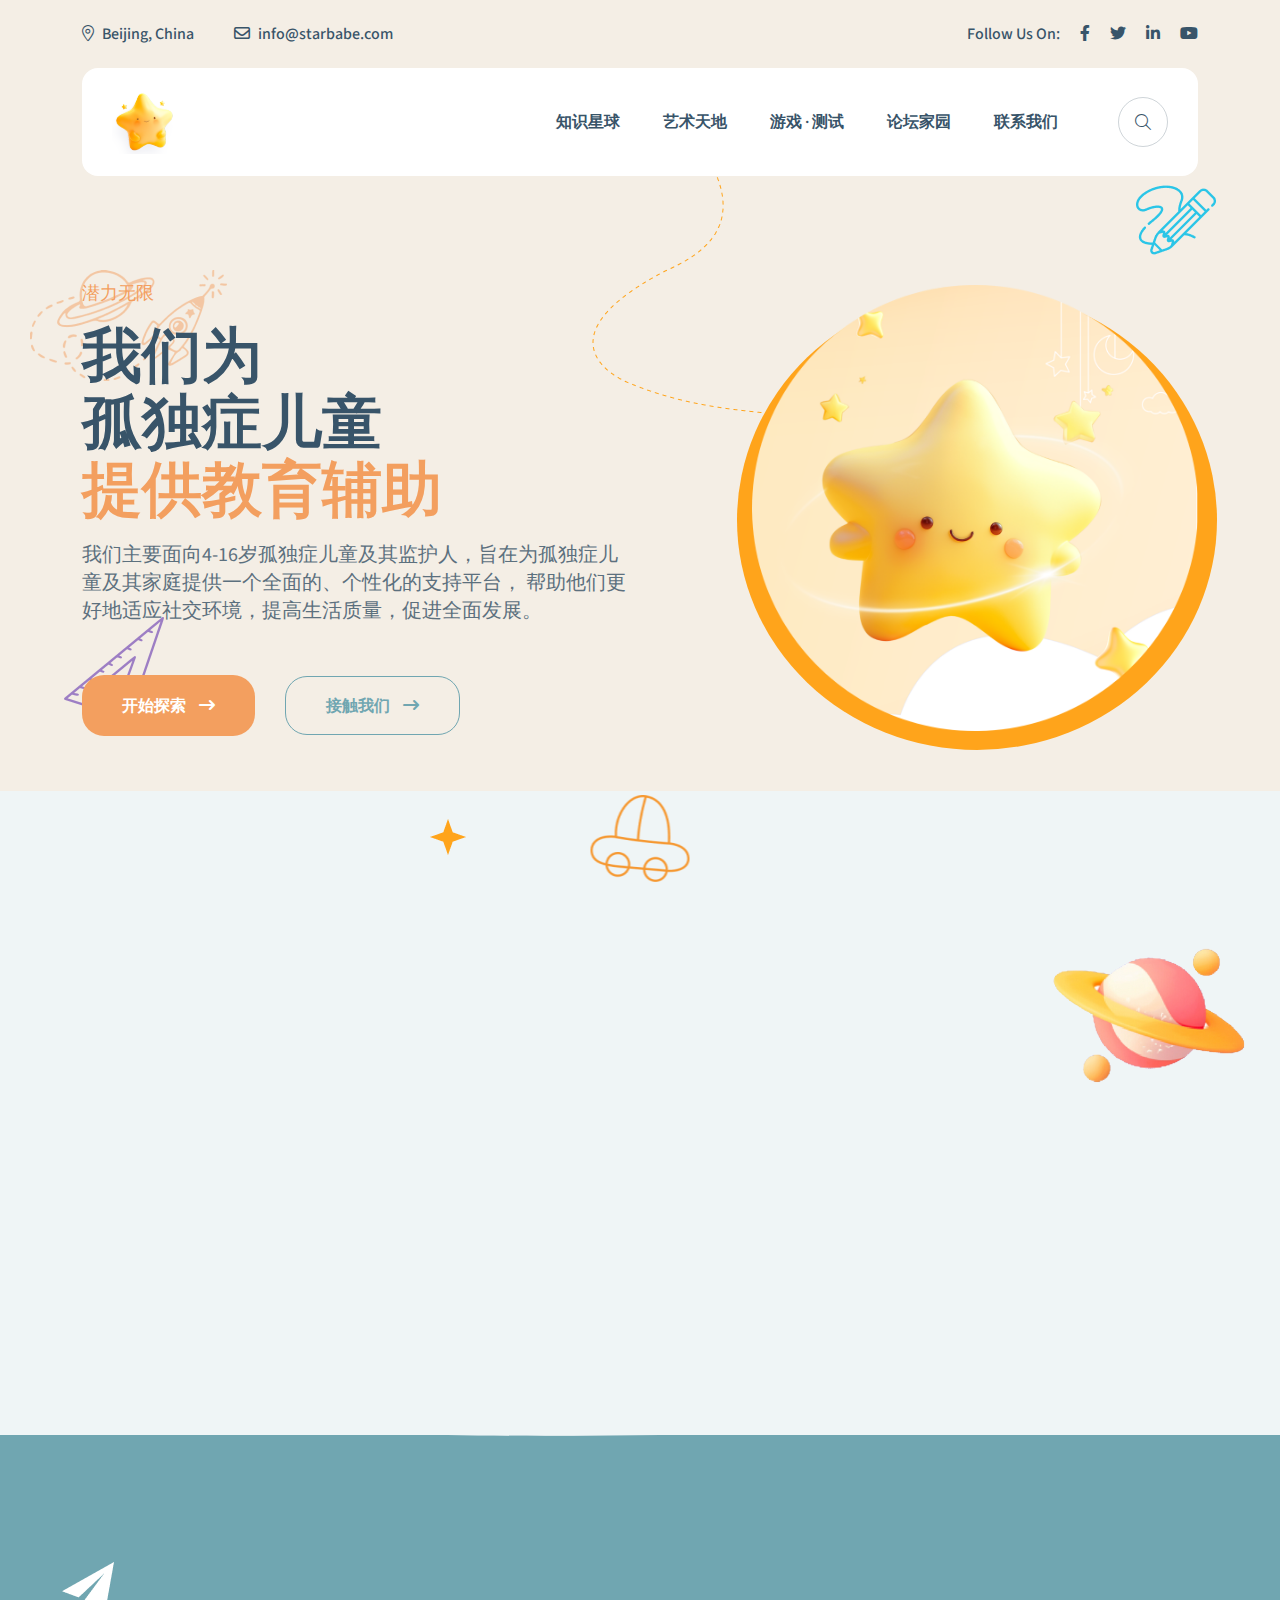
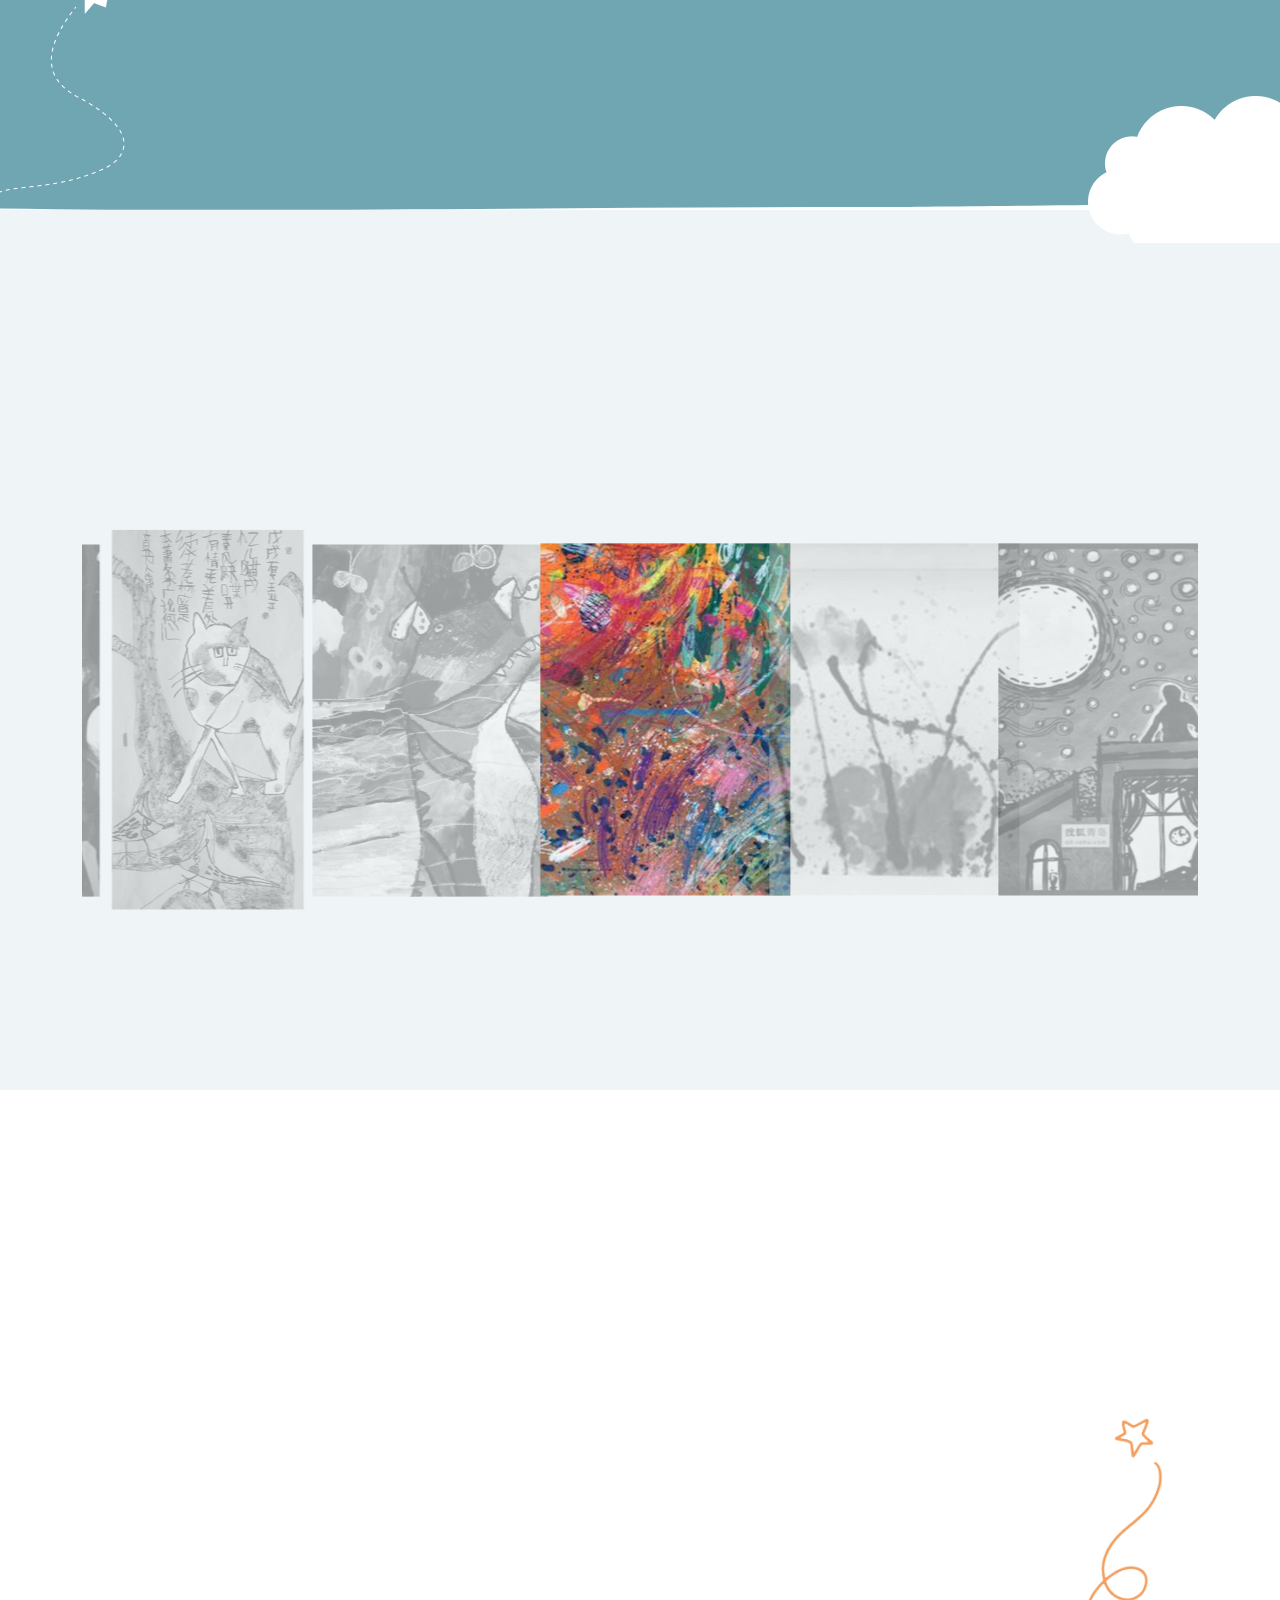
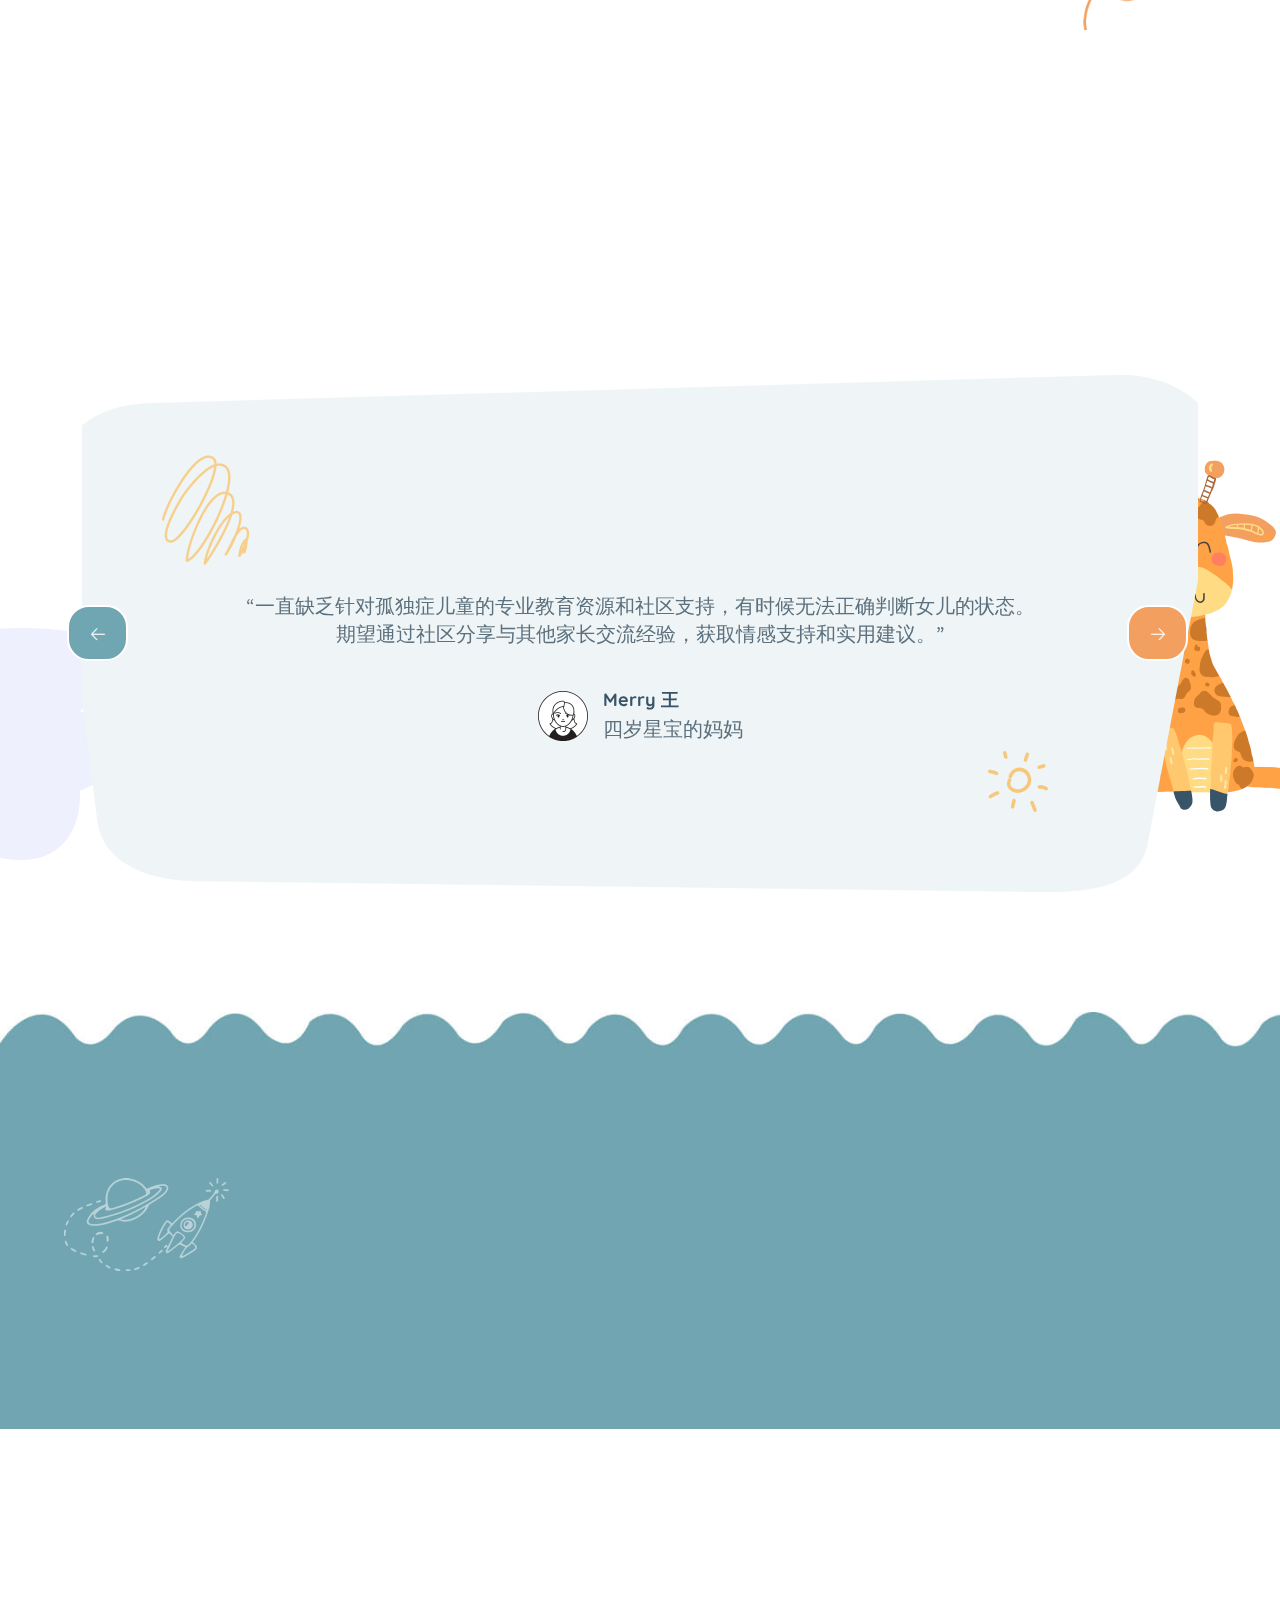
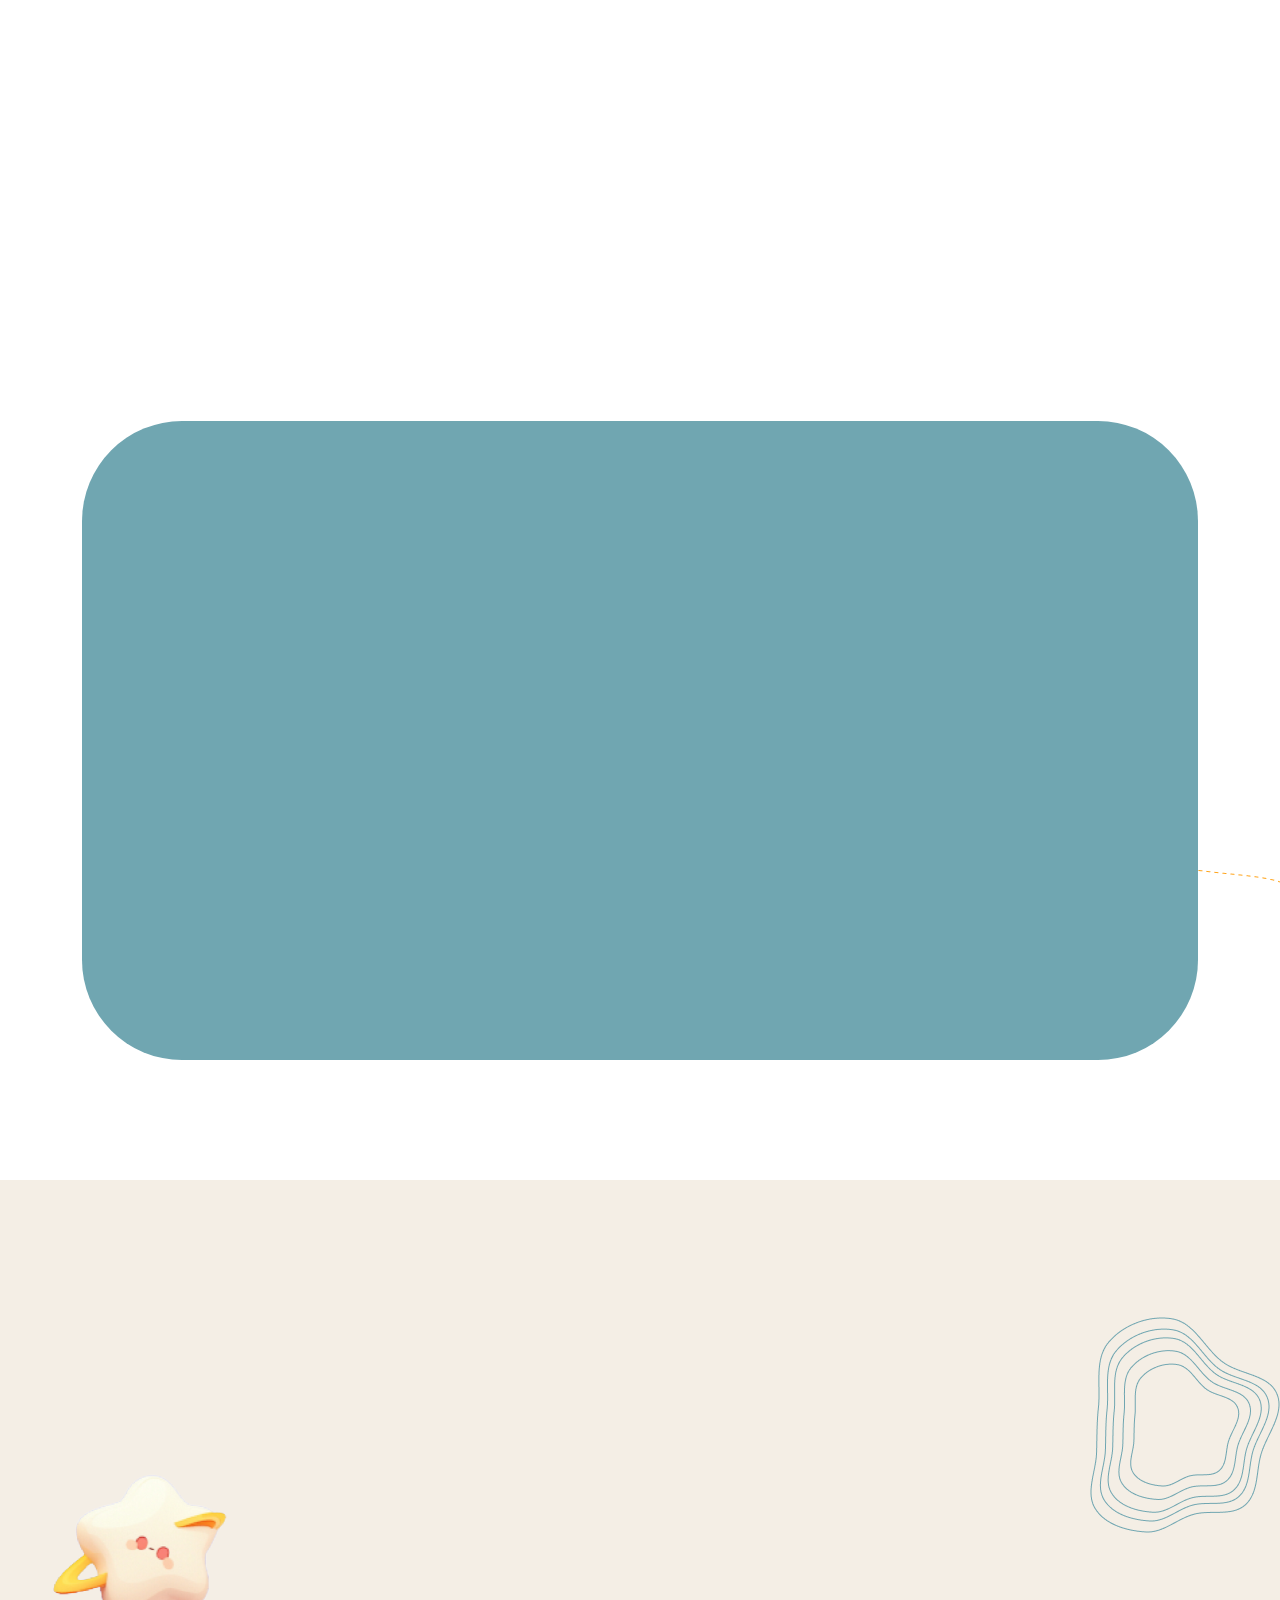
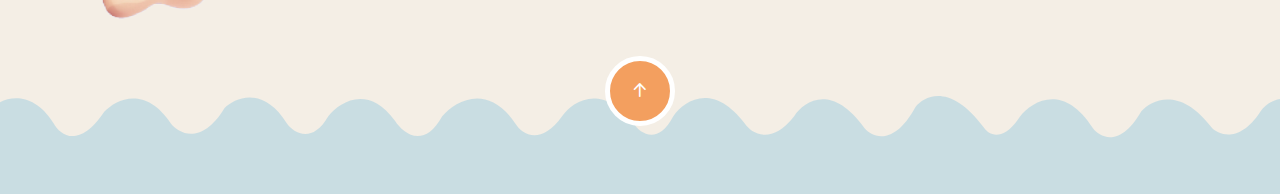
==== commit 349d4c6e: "Update index.html" ====
--- a/StarBabe/index.html
+++ b/StarBabe/index.html
@@ -737,8 +737,8 @@
                         </div>
                     </div>
                     <div class="array-button">
-                        <button class="array-next"><i class="fal fa-arrow-left"></i></button>
-                        <button class="array-prev"><i class="fal fa-arrow-right"></i></button>
+                        <button class="array-prev"><i class="fal fa-arrow-left"></i></button>
+                        <button class="array-next"><i class="fal fa-arrow-right"></i></button>
                     </div>
                 </div>
             </div>
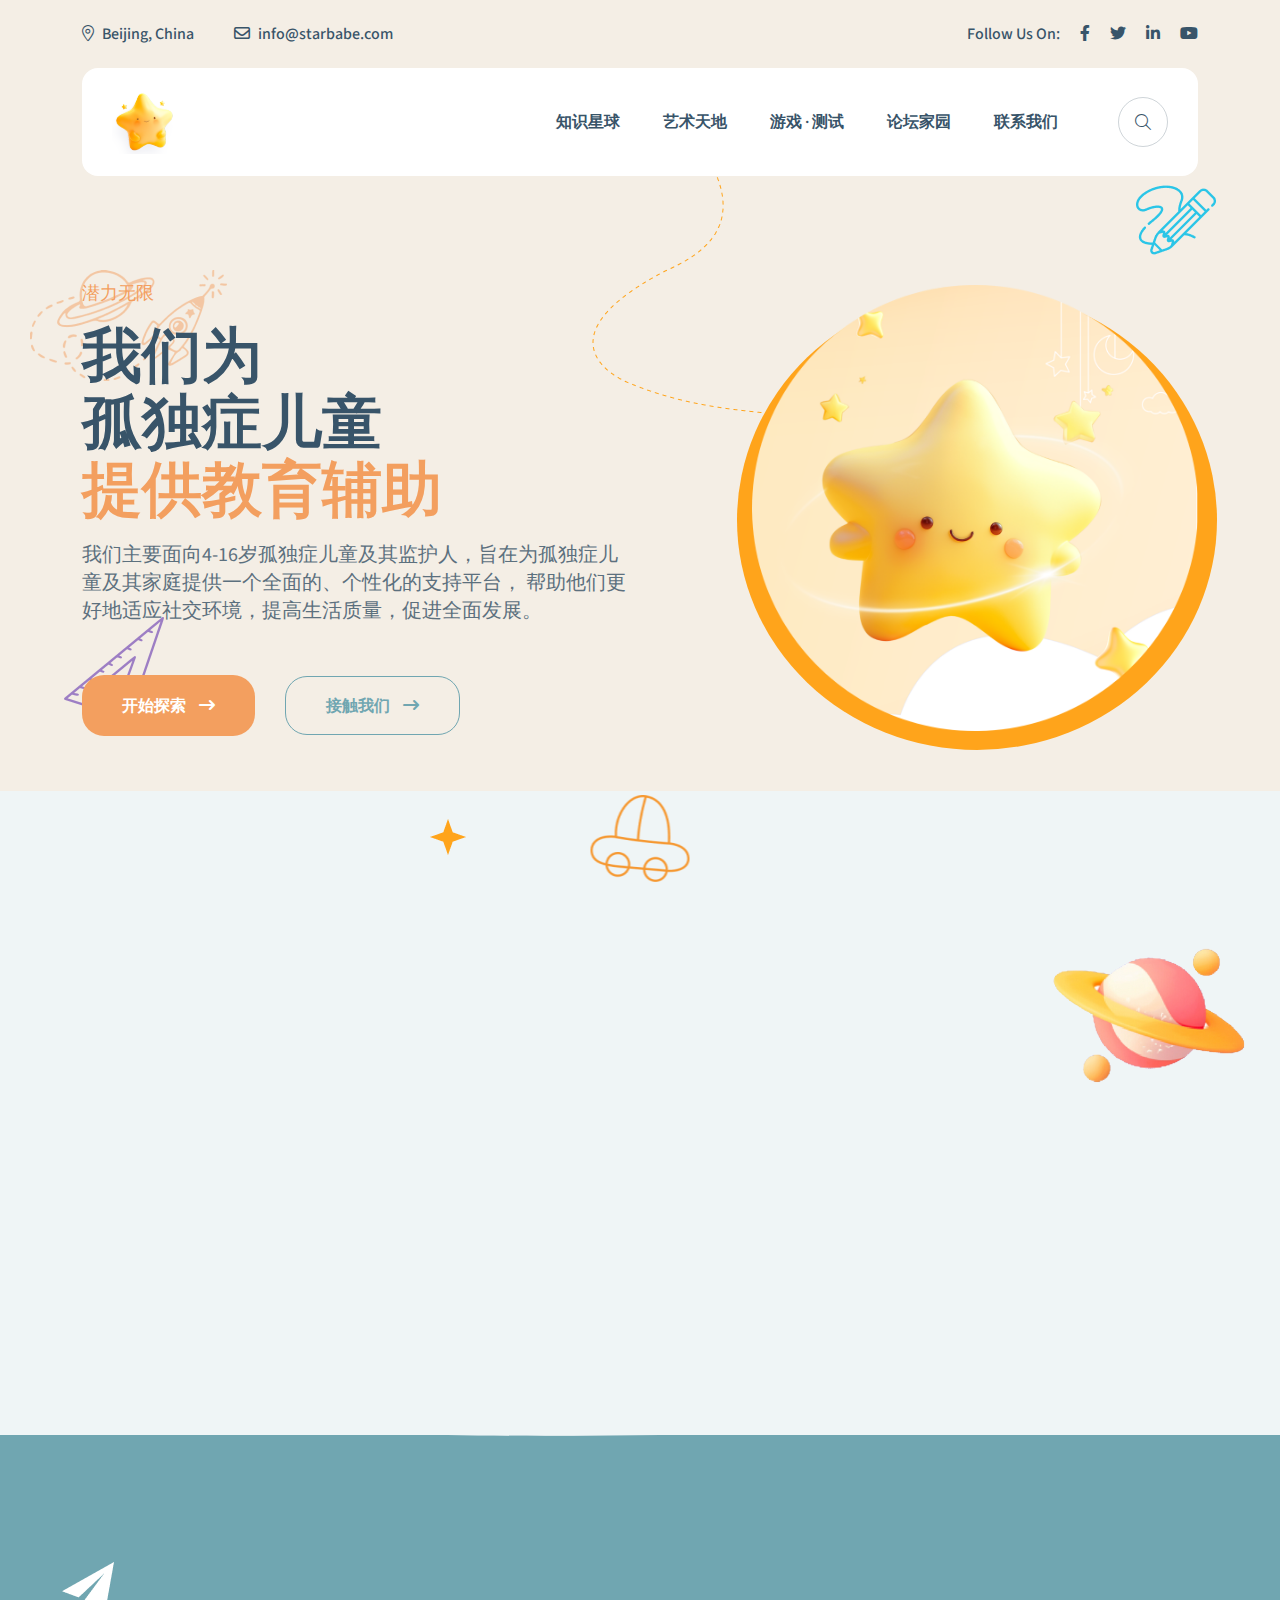
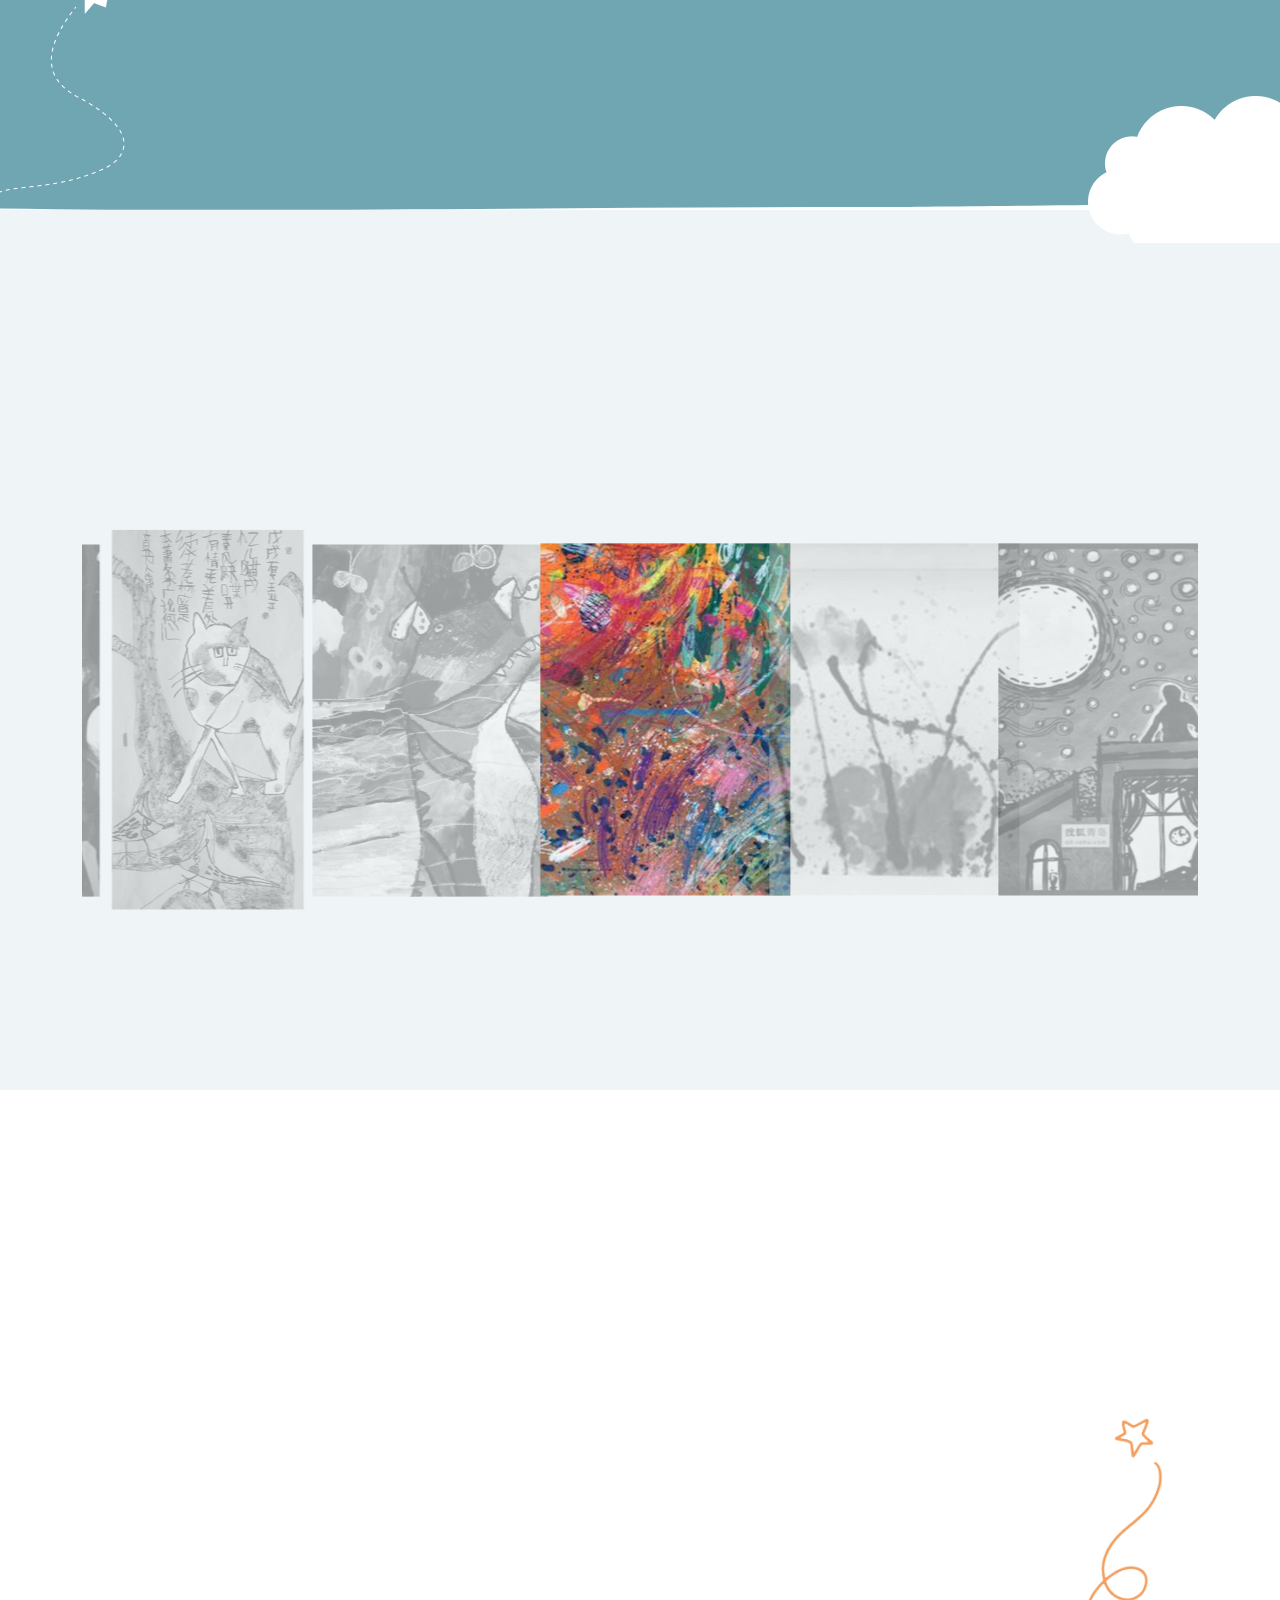
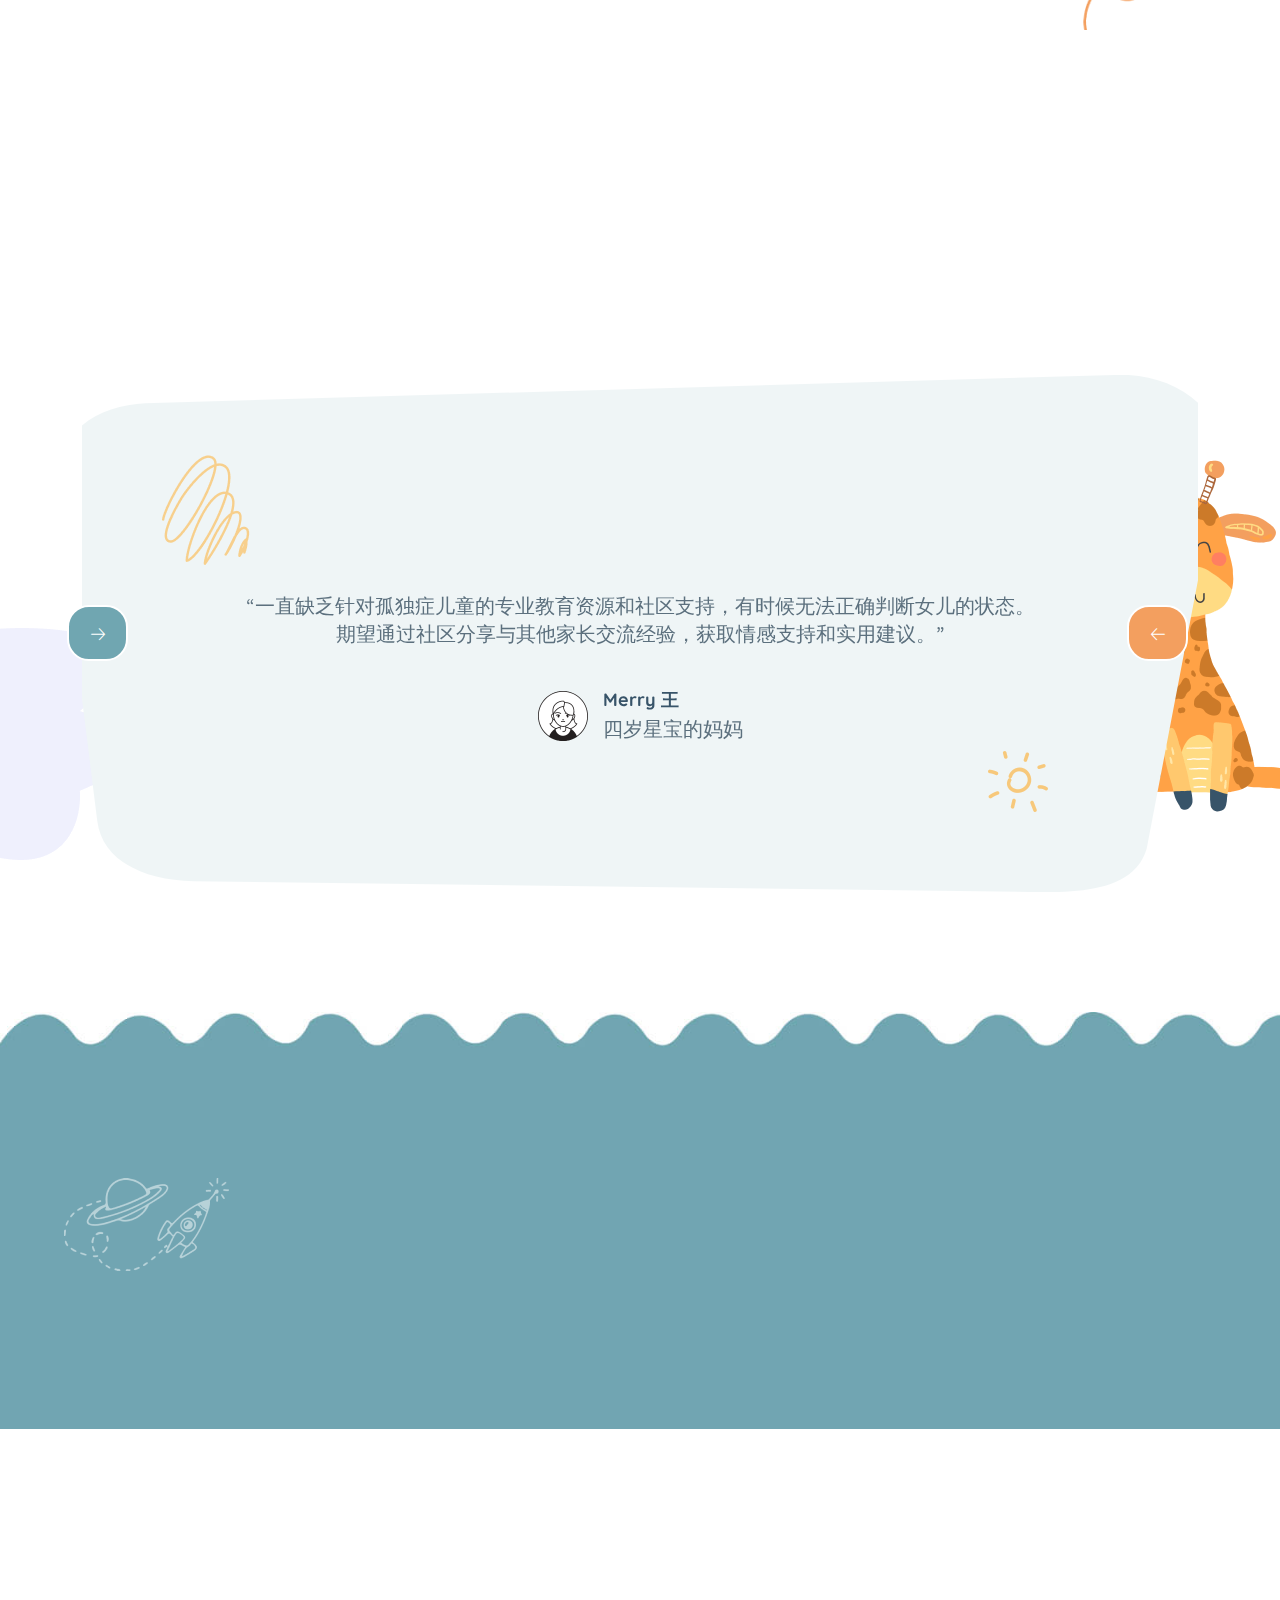
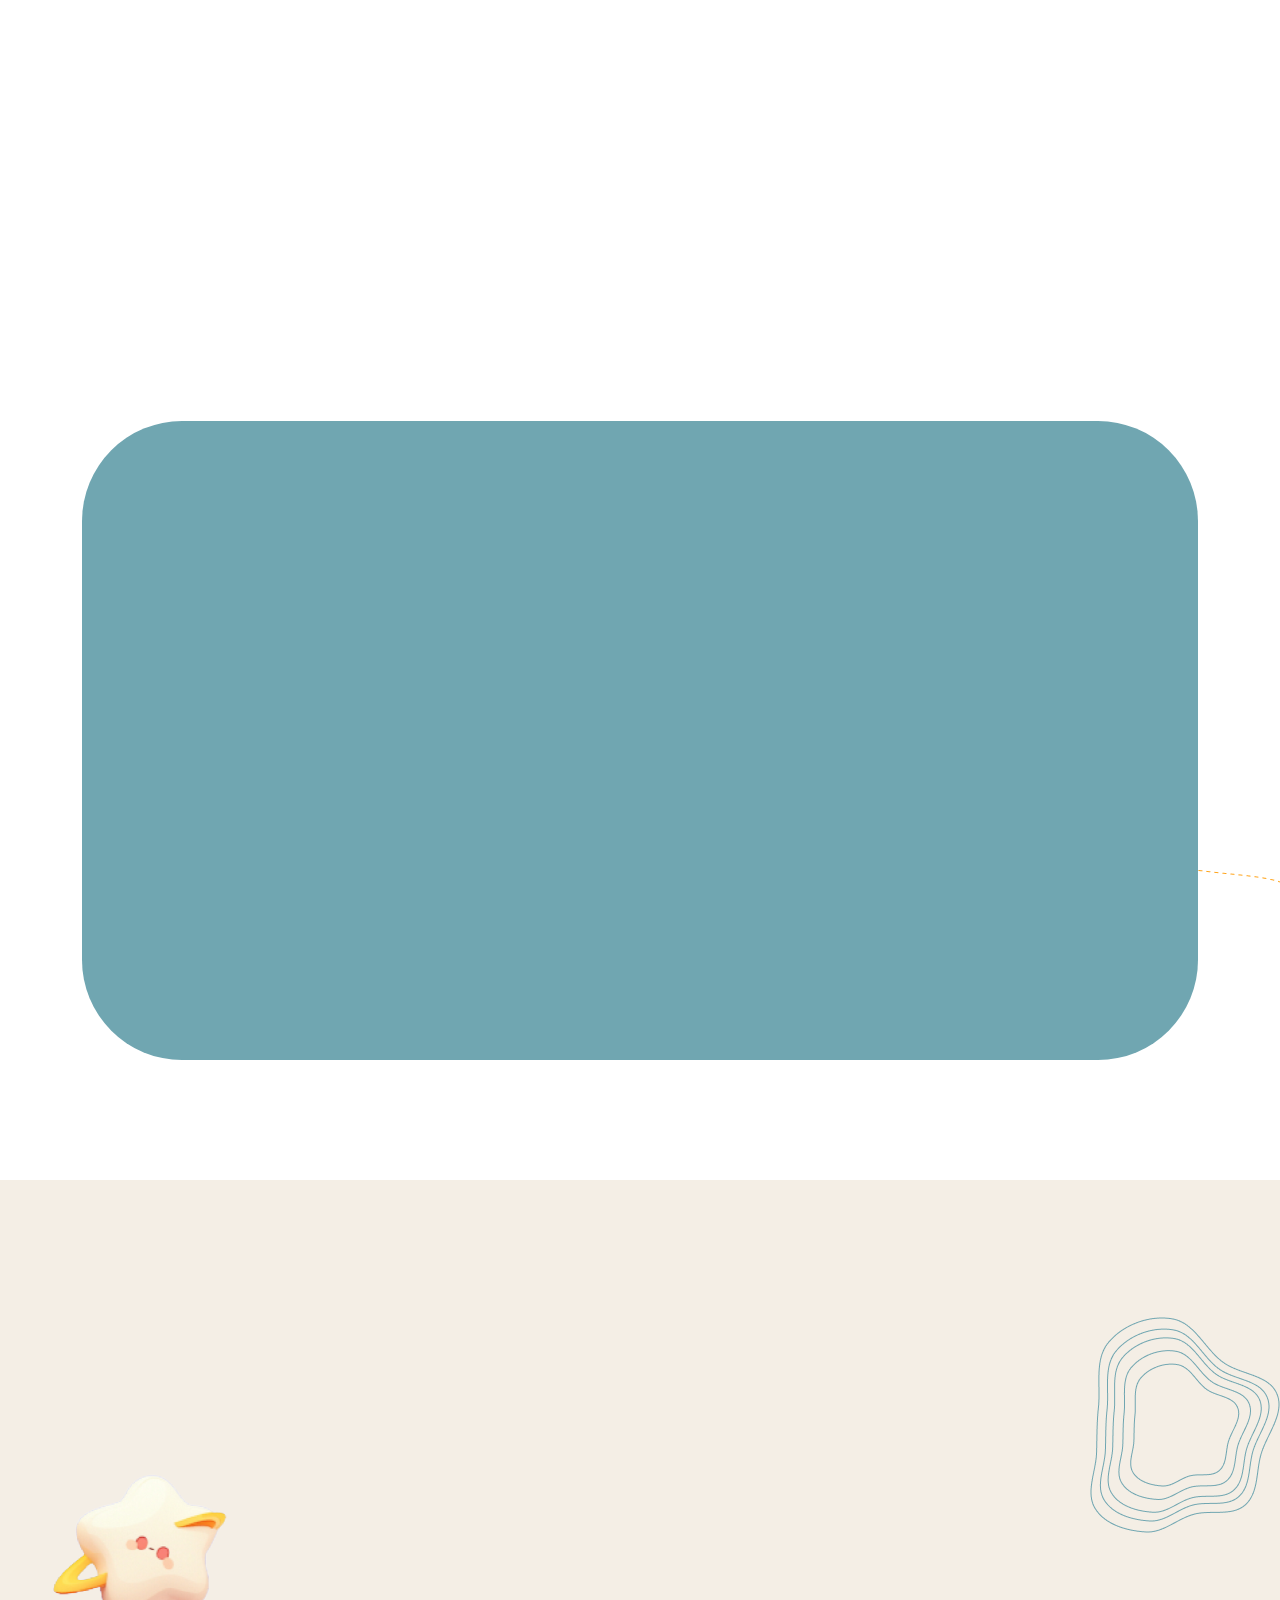
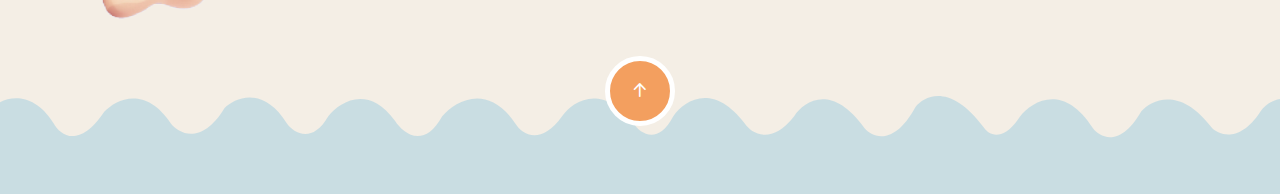
==== commit eeef299e: "Update index.html" ====
--- a/StarBabe/index.html
+++ b/StarBabe/index.html
@@ -737,8 +737,8 @@
                         </div>
                     </div>
                     <div class="array-button">
-                        <button class="array-prev"><i class="fal fa-arrow-left"></i></button>
-                        <button class="array-next"><i class="fal fa-arrow-right"></i></button>
+                        <button class="array-prev"><i class="fal fa-arrow-right"></i></button>
+                        <button class="array-next"><i class="fal fa-arrow-left"></i></button>
                     </div>
                 </div>
             </div>
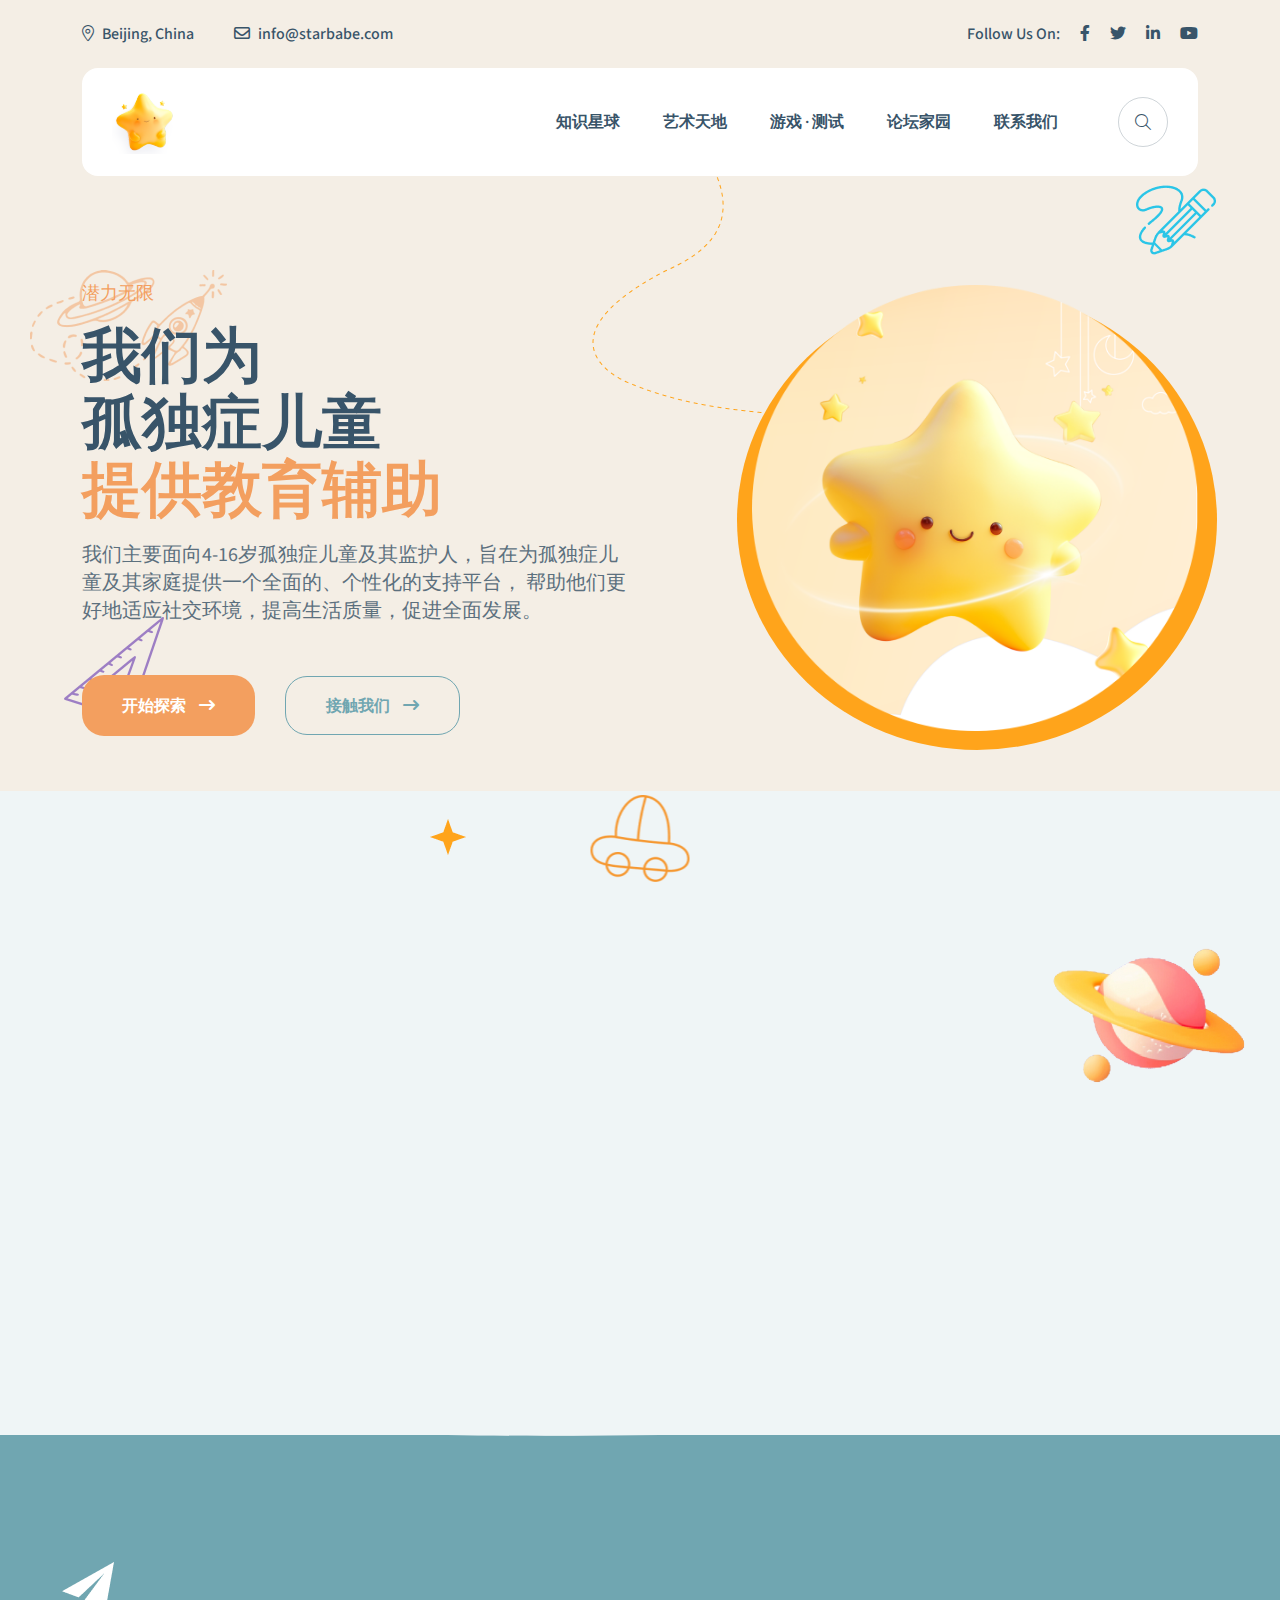
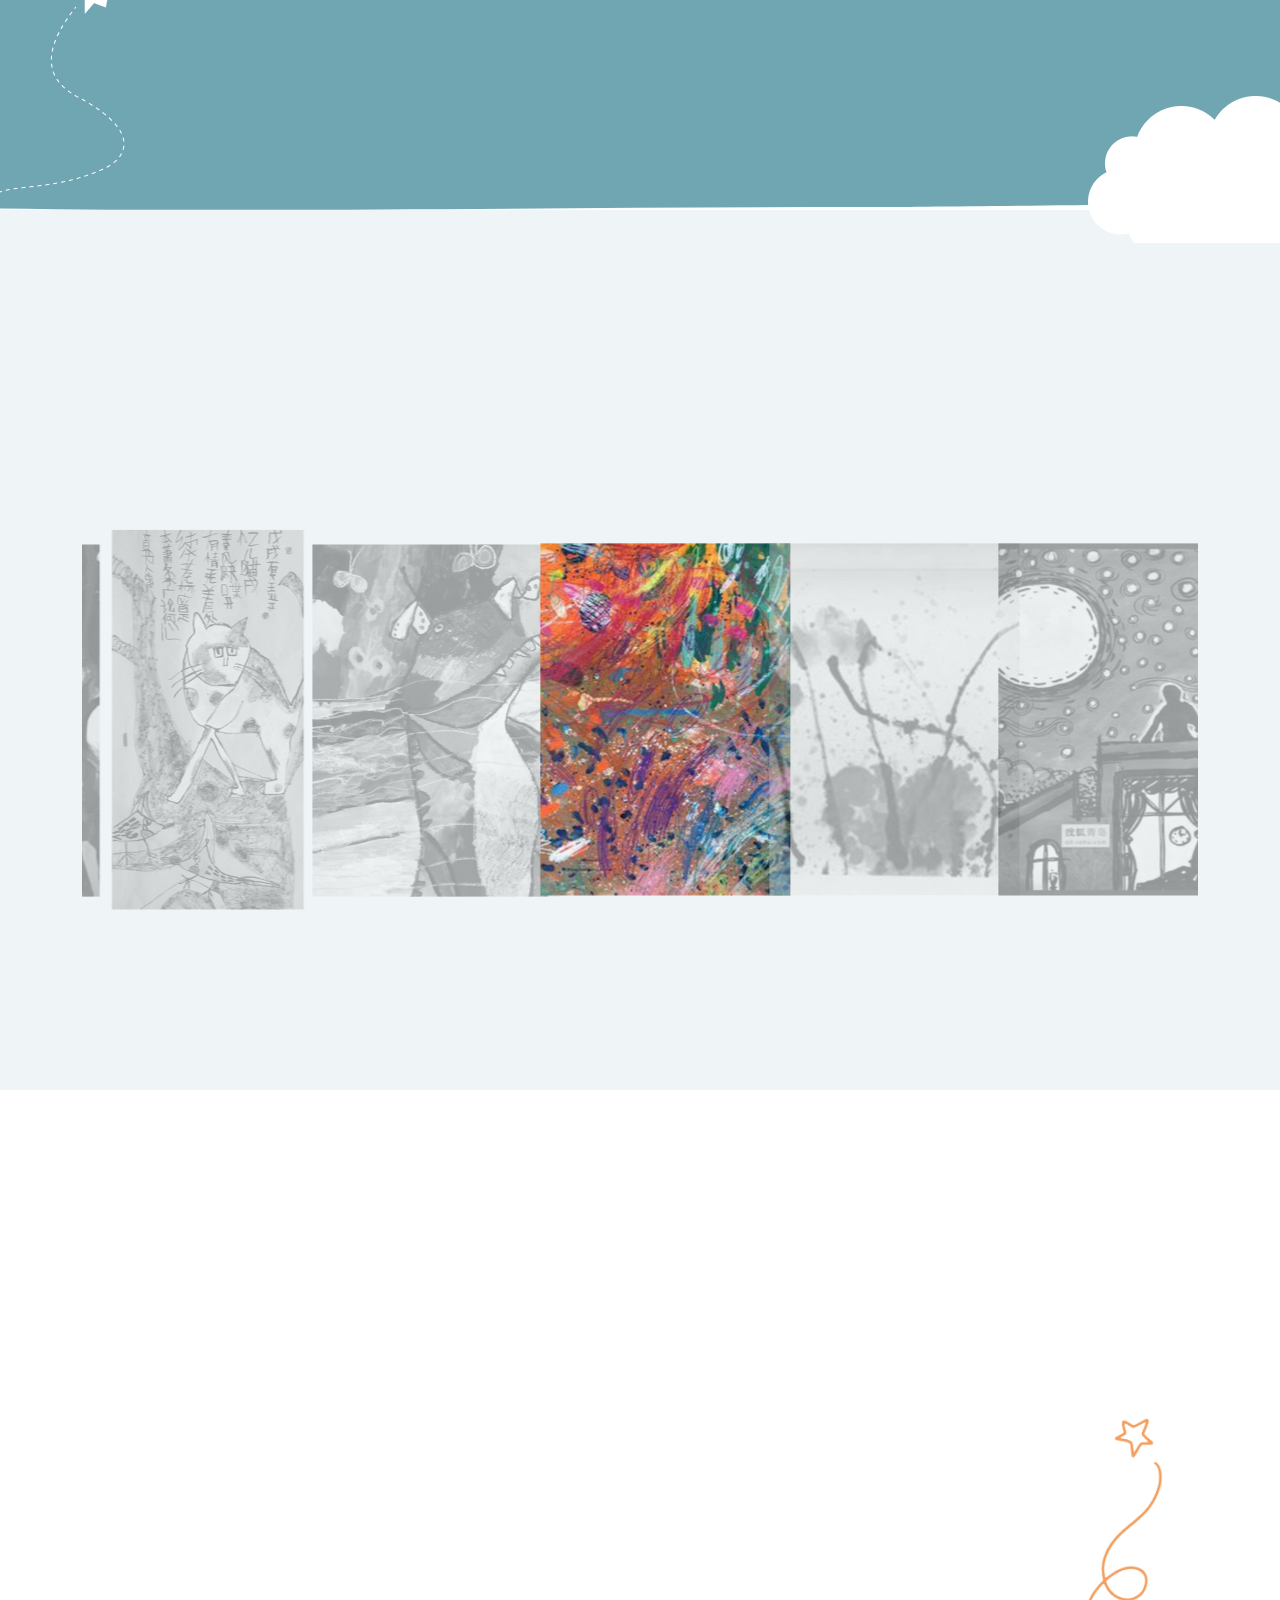
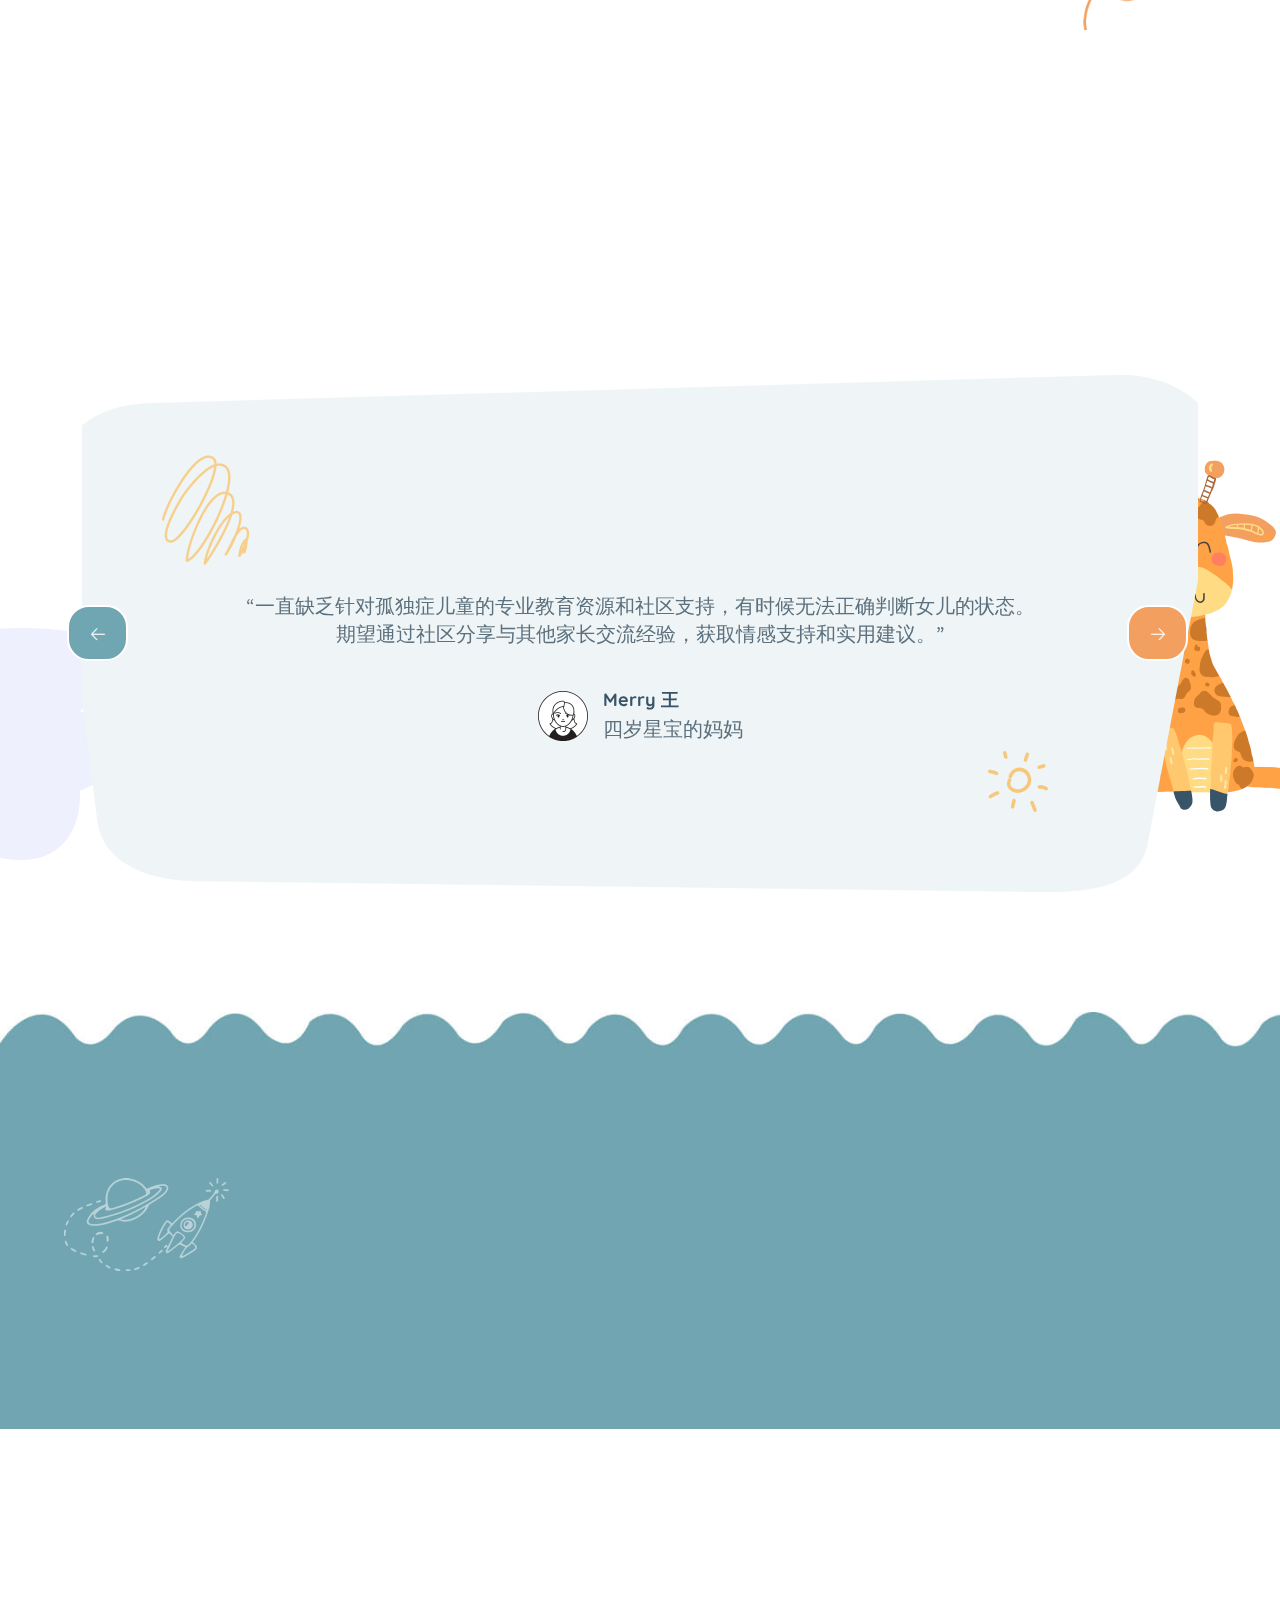
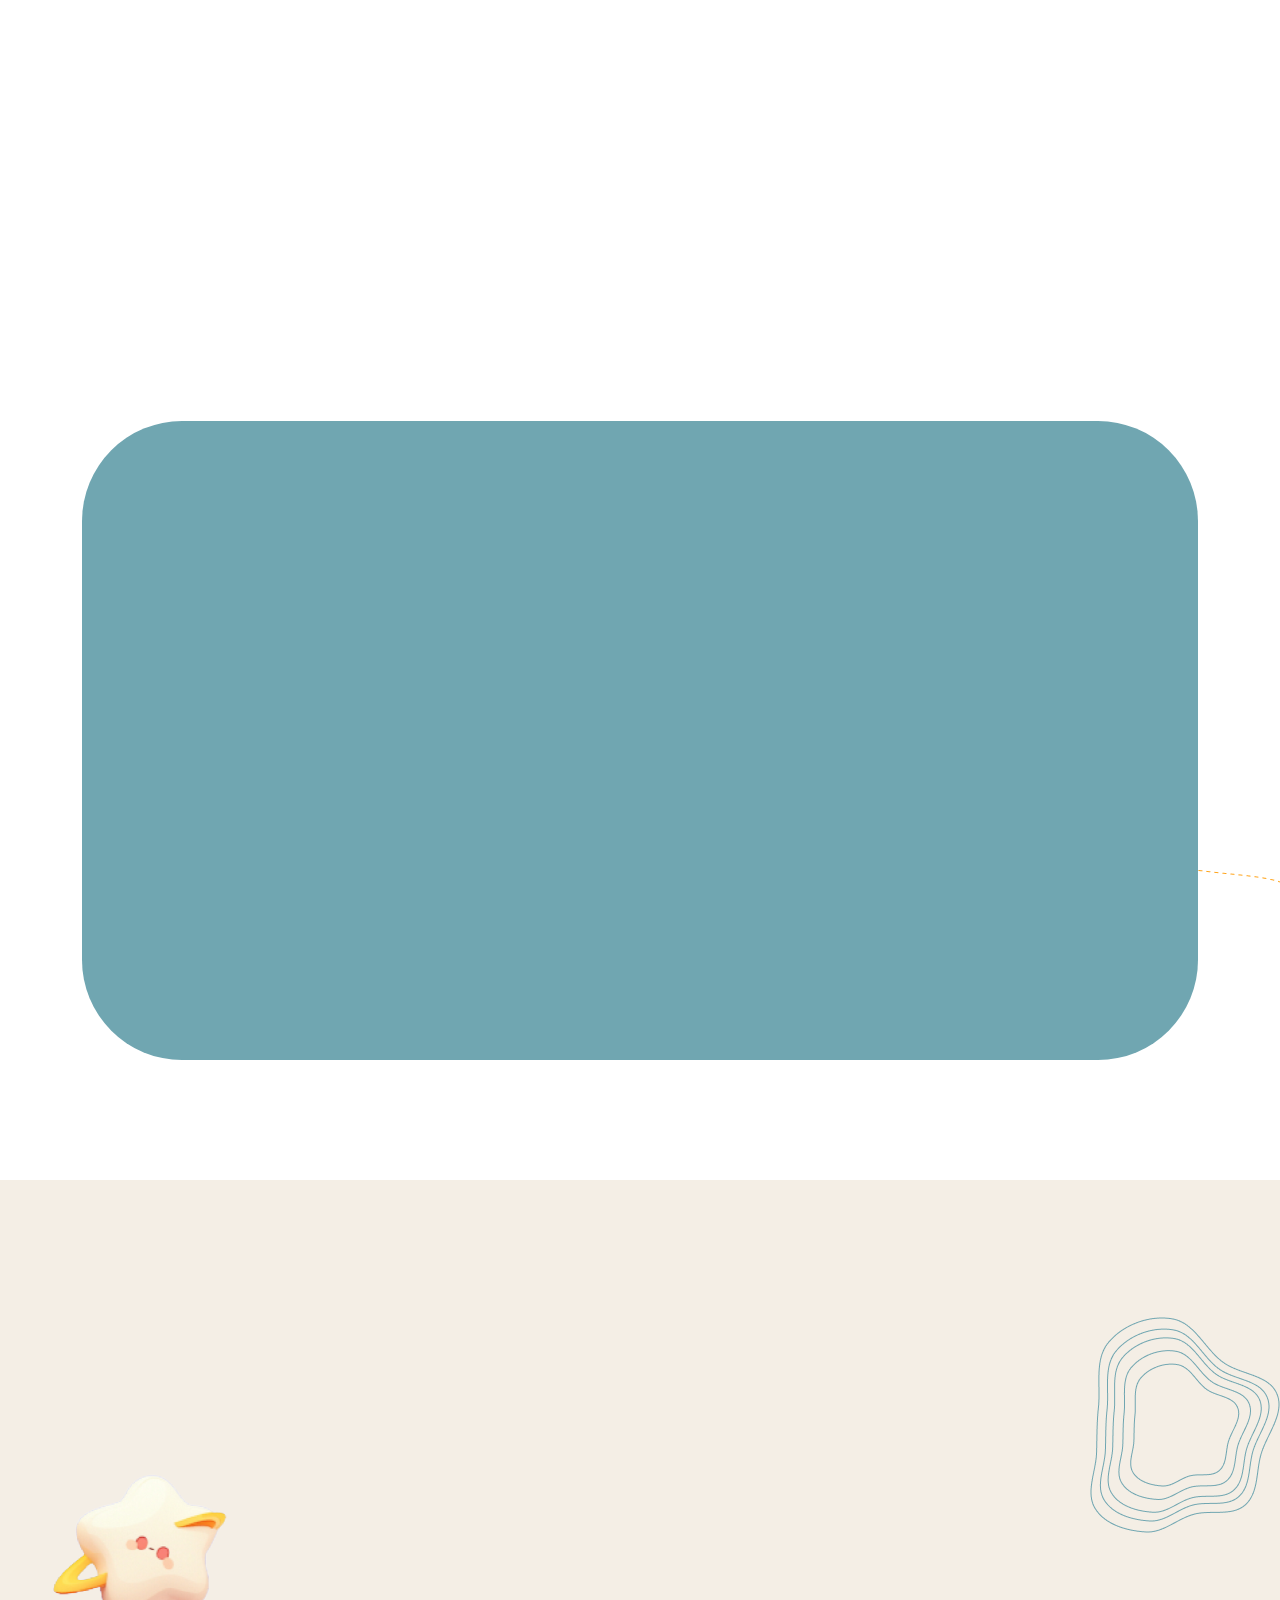
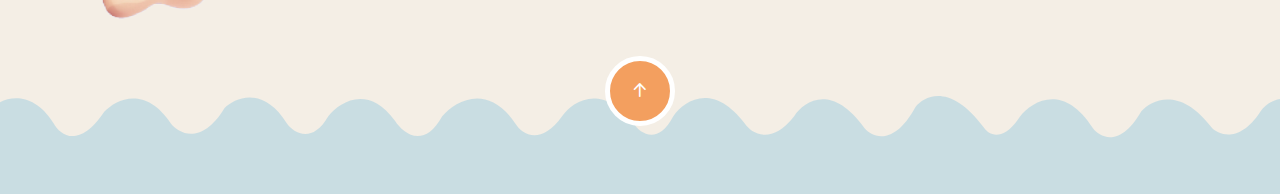
==== commit 2d87b7cd: "Update index.html" ====
--- a/StarBabe/index.html
+++ b/StarBabe/index.html
@@ -737,8 +737,8 @@
                         </div>
                     </div>
                     <div class="array-button">
-                        <button class="array-prev"><i class="fal fa-arrow-right"></i></button>
-                        <button class="array-next"><i class="fal fa-arrow-left"></i></button>
+                        <button class="array-next"><i class="fal fa-arrow-right"></i></button>
+                        <button class="array-prev"><i class="fal fa-arrow-left"></i></button>
                     </div>
                 </div>
             </div>
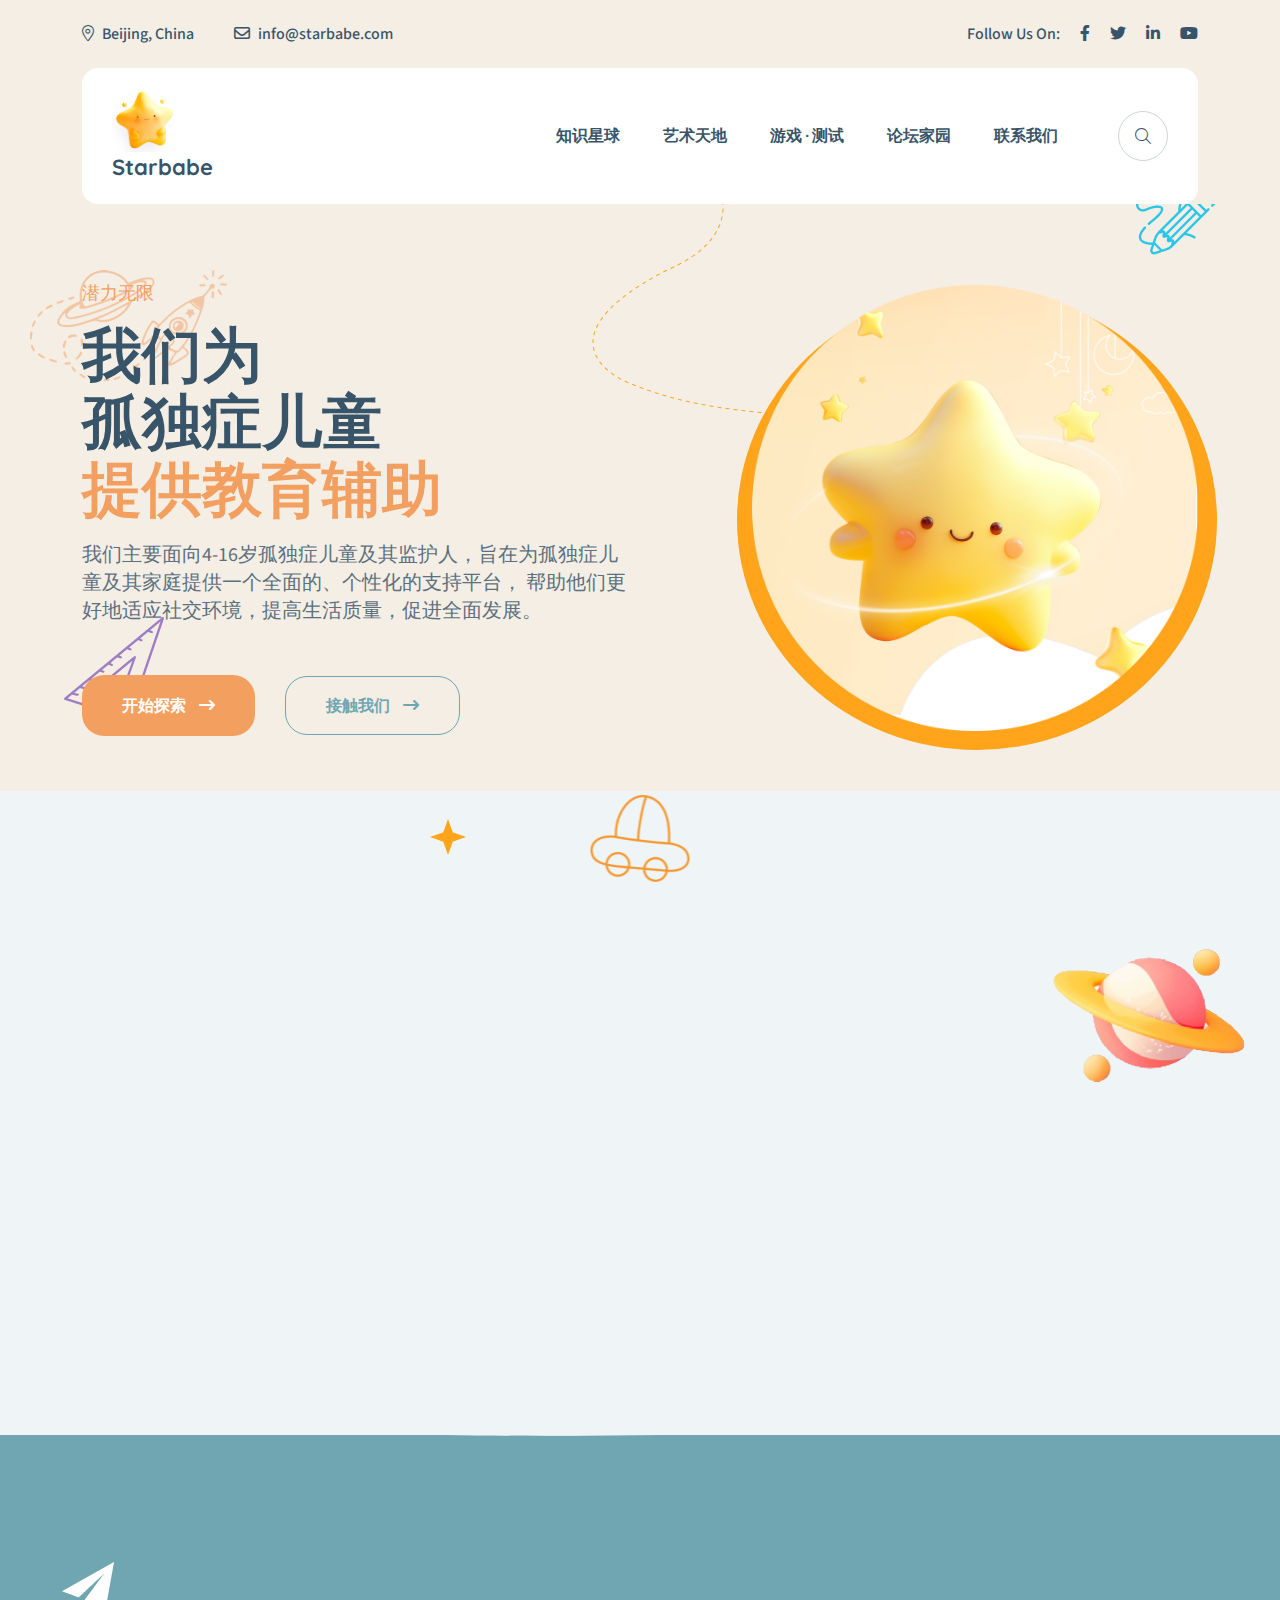
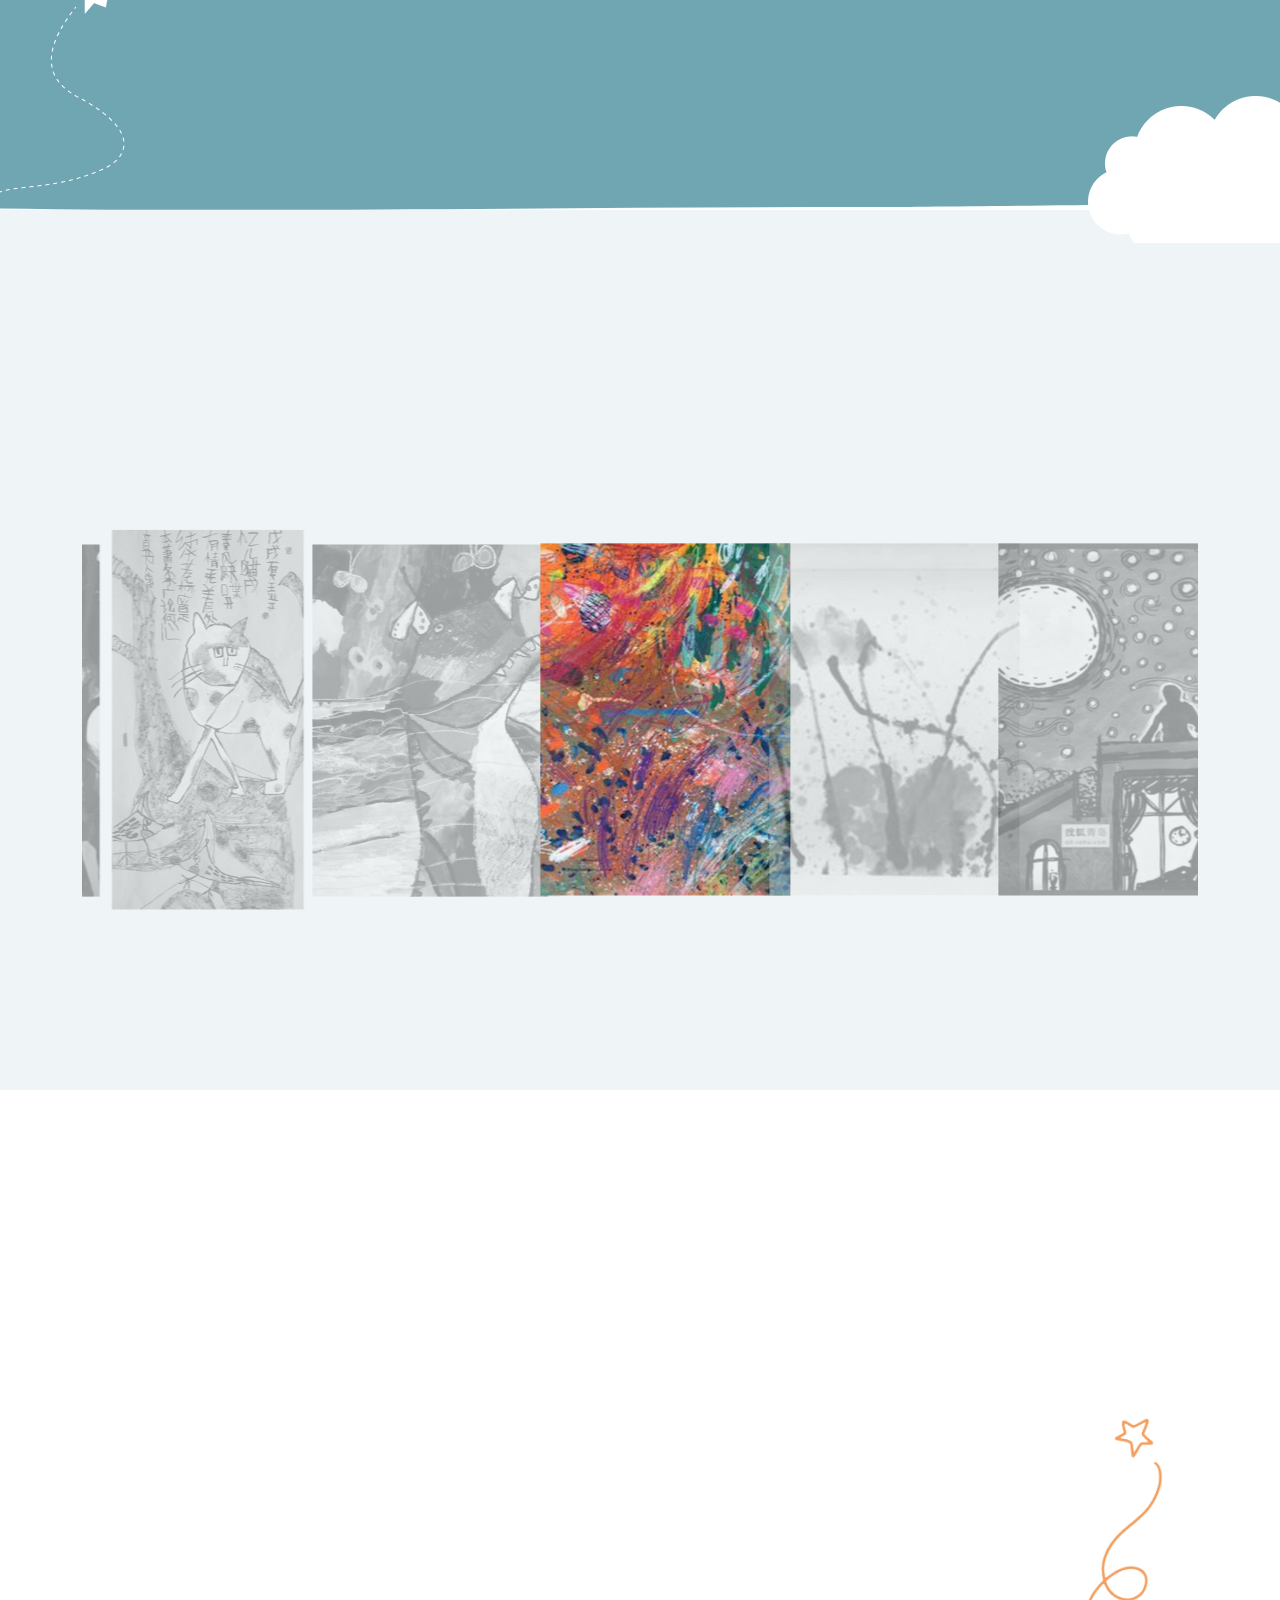
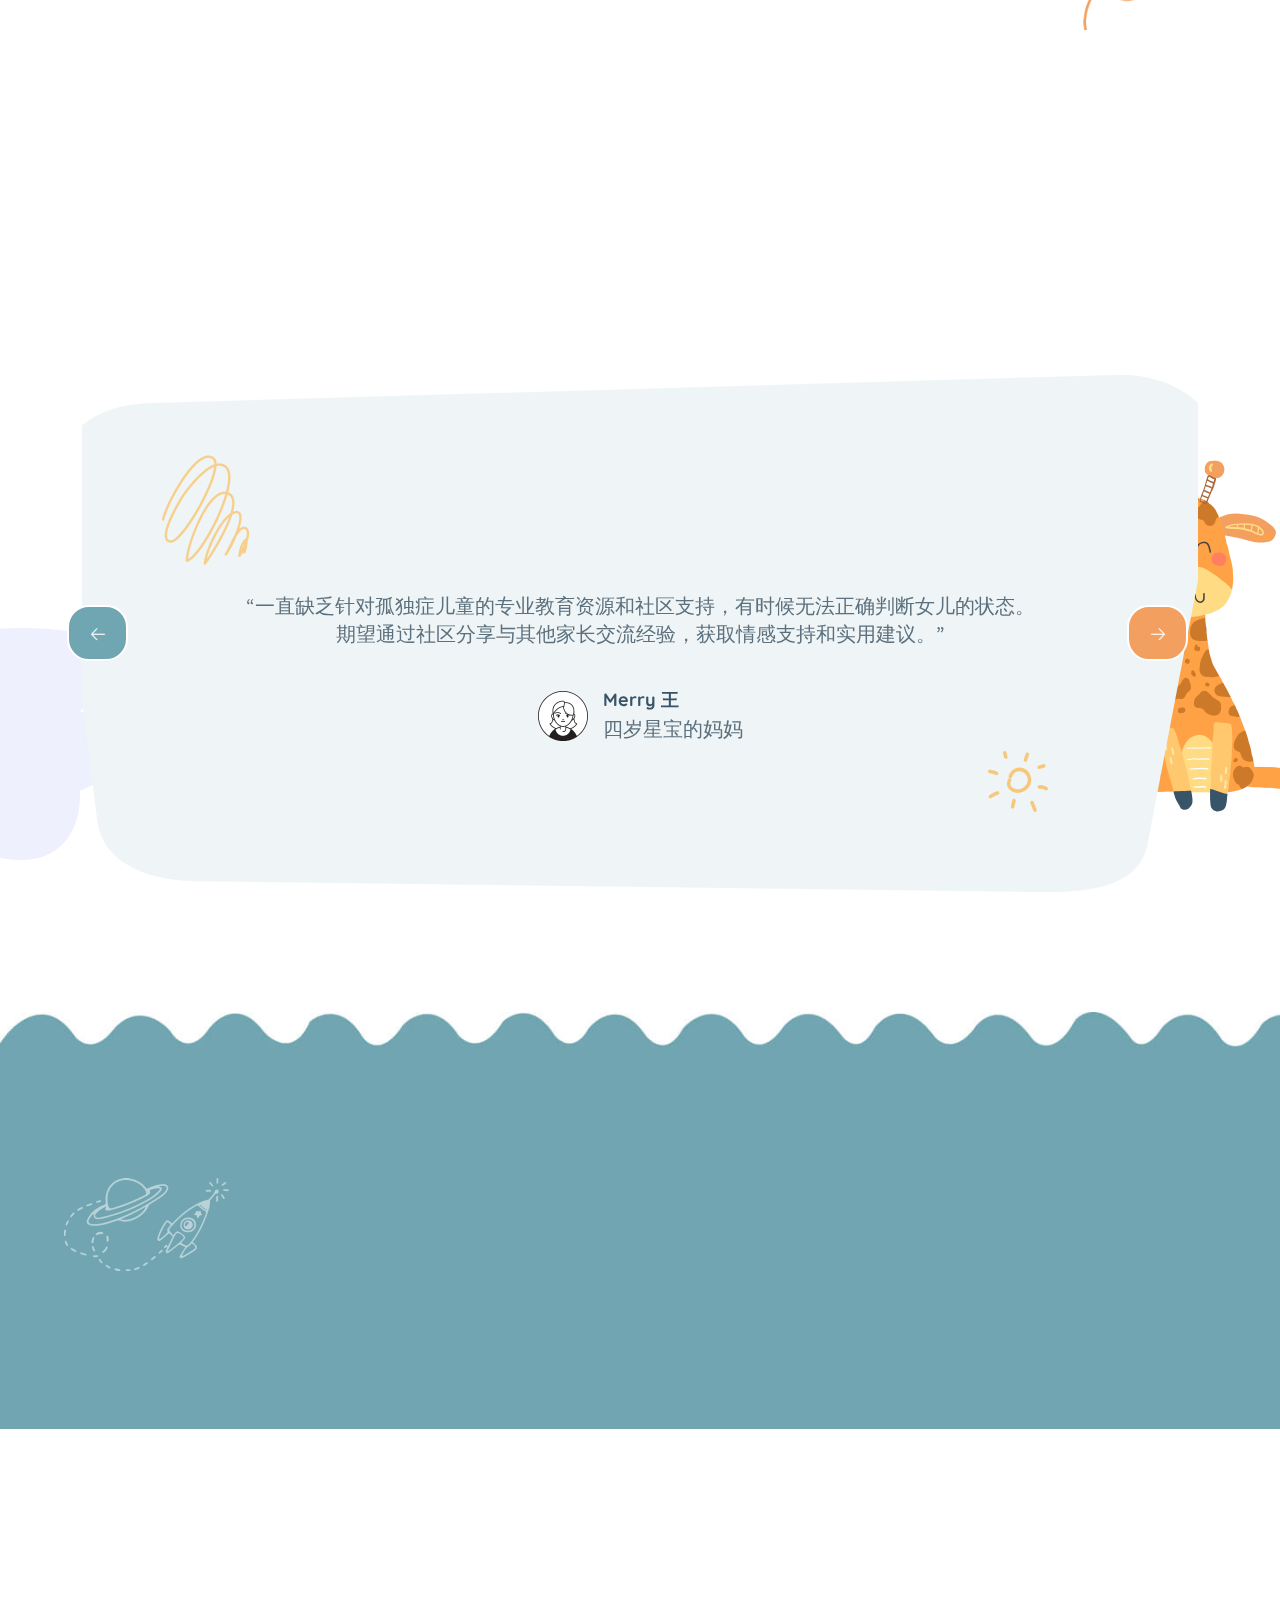
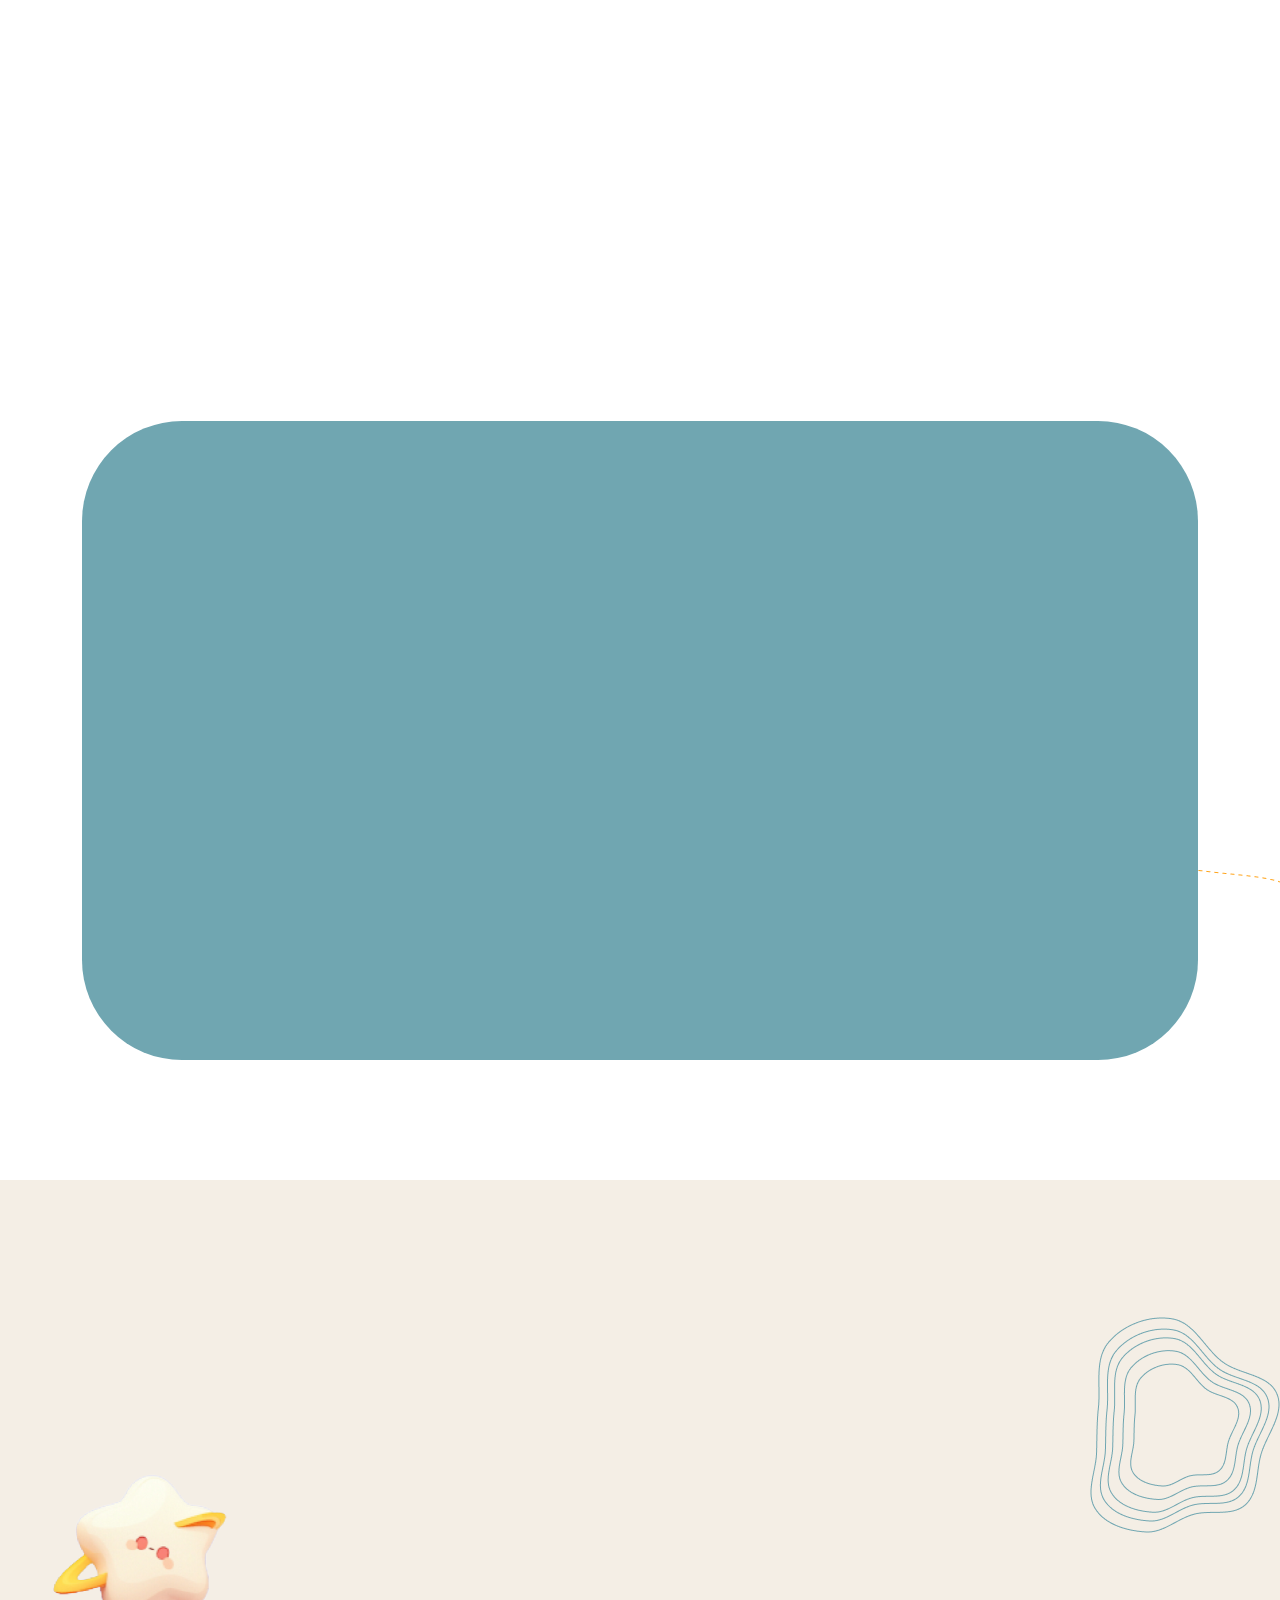
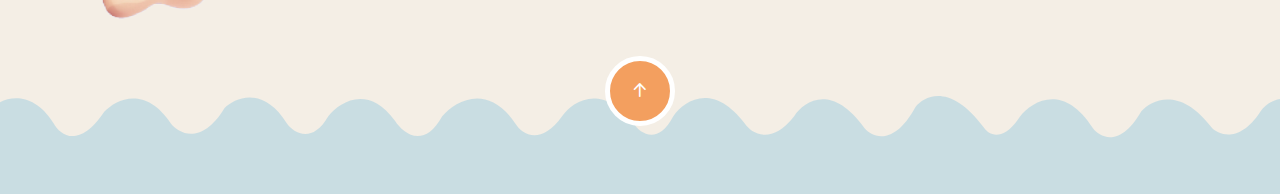
==== commit b0d58844: "Update index.html" ====
--- a/StarBabe/index.html
+++ b/StarBabe/index.html
@@ -201,6 +201,7 @@
                                 <div class="logo">
                                     <a href="index.html" class="header-logo">
                                         <img src="assets/img/star.png" alt="logo-img">
+                                        <h3>Starbabe</h3>
                                     </a>
                                 </div>
                             </div>
@@ -934,7 +935,7 @@
                                 </div>
                                 <div class="footer-content">
                                     <p>
-                                        星宝 StarBabe <br> 致力于探索 <br> AI赋能关怀教育
+                                        星宝 StarBabe <br> 致力于探索 <br> 孤独症儿童关怀教育
                                     </p>
                                     <div class="social-icon d-flex align-items-center">
                                         <a href="#"><i class="fab fa-facebook-f"></i></a>
